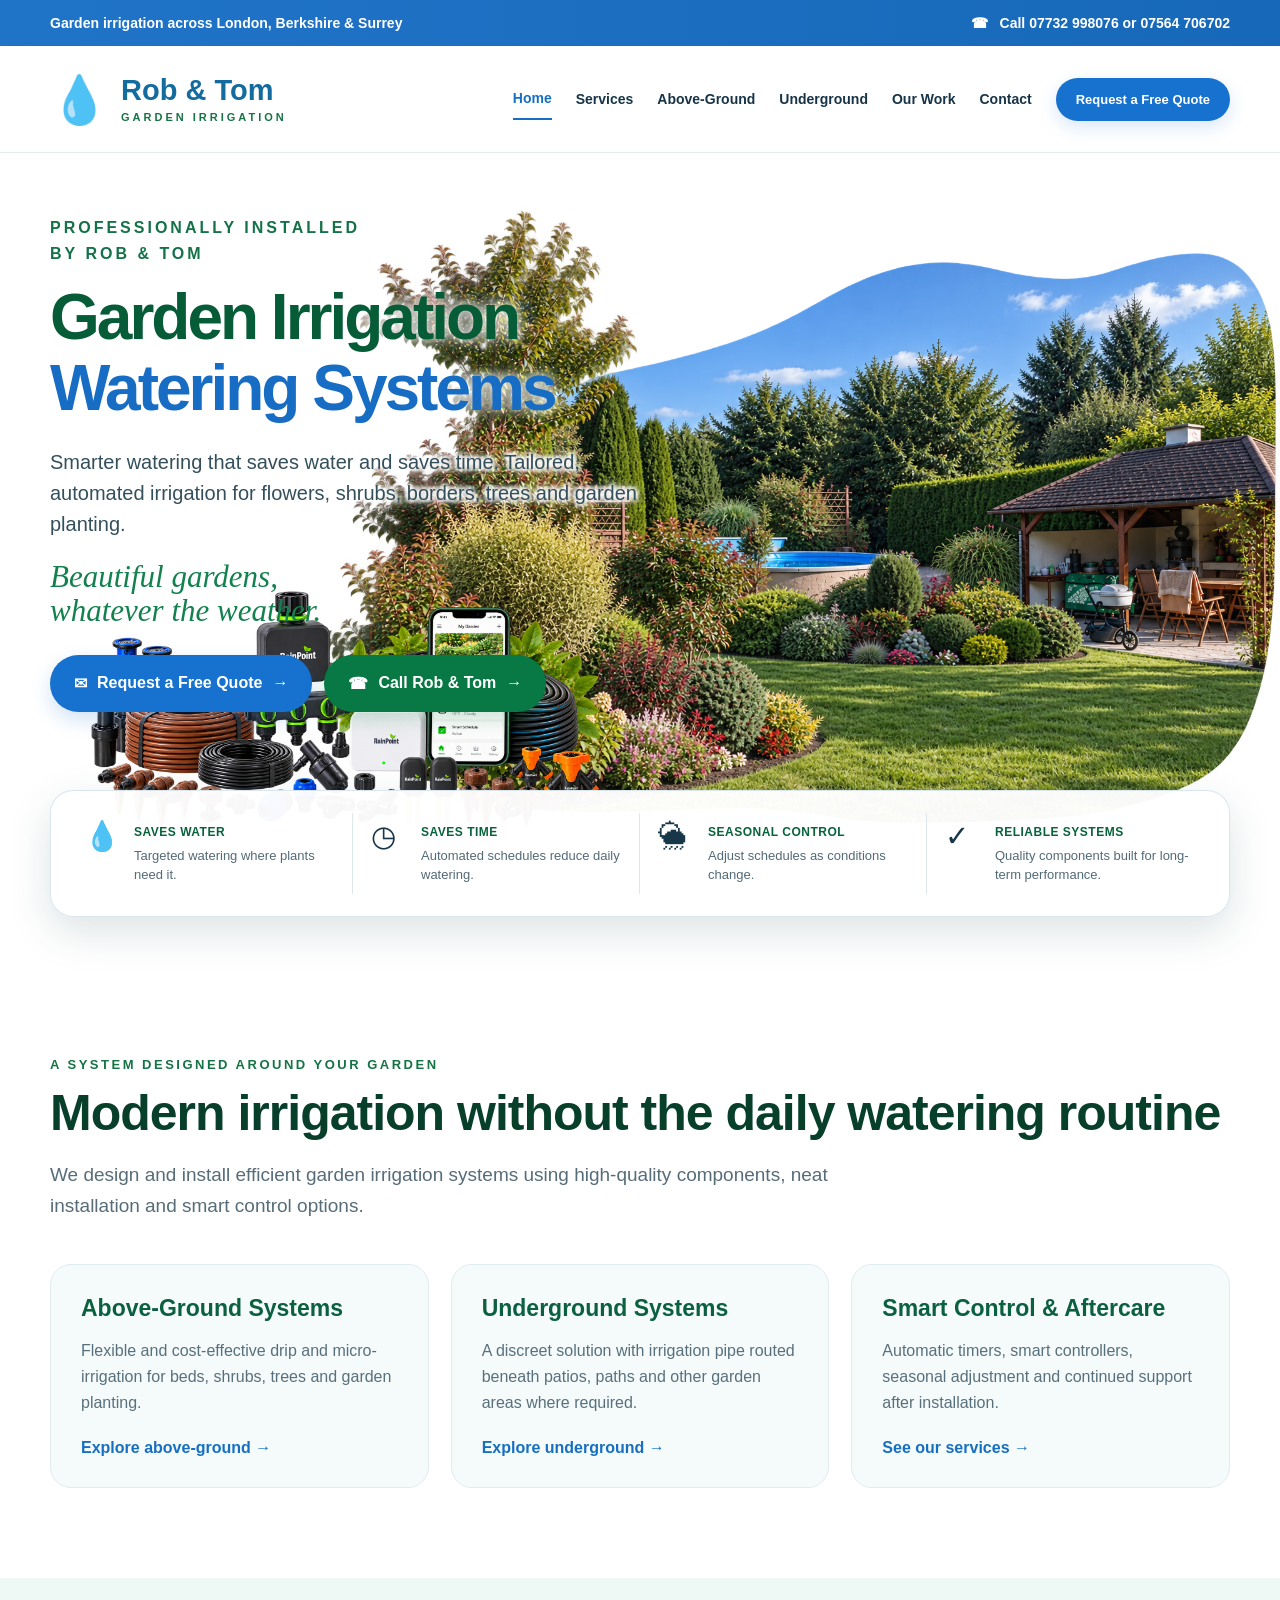
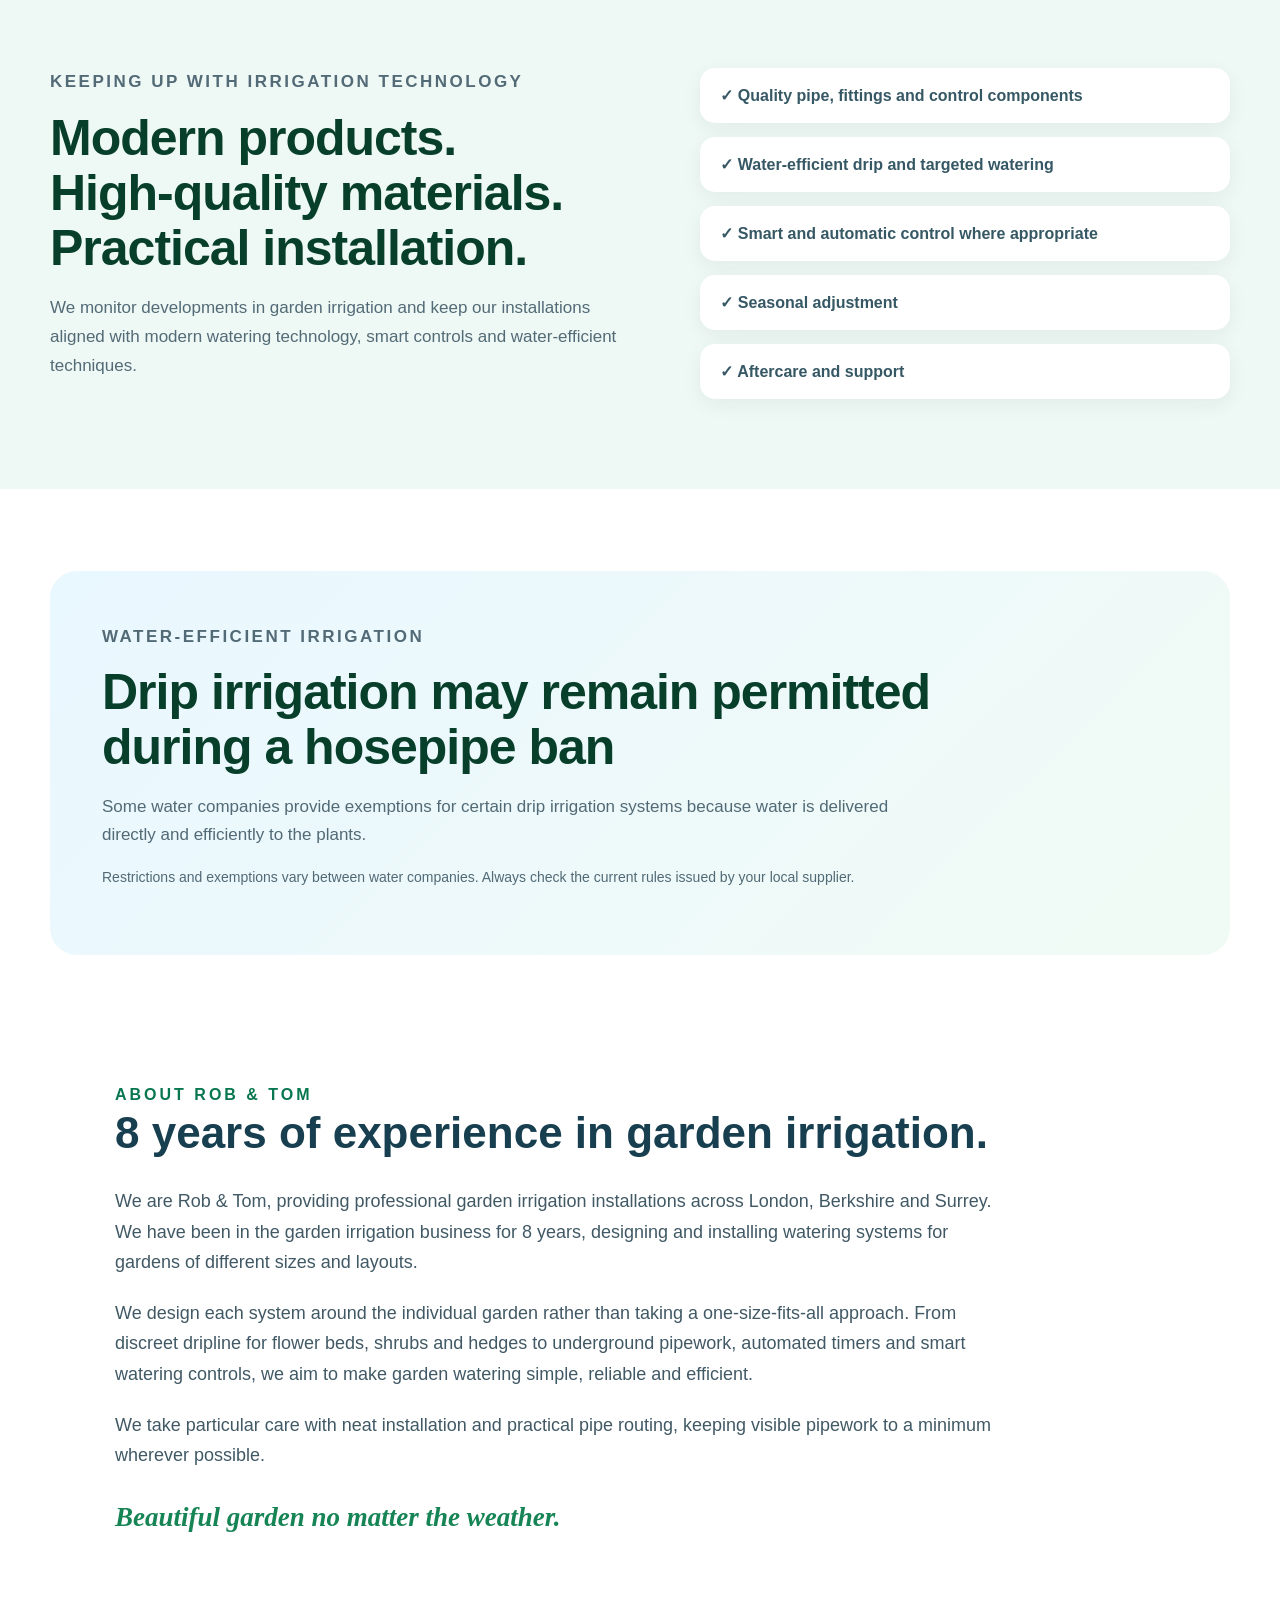
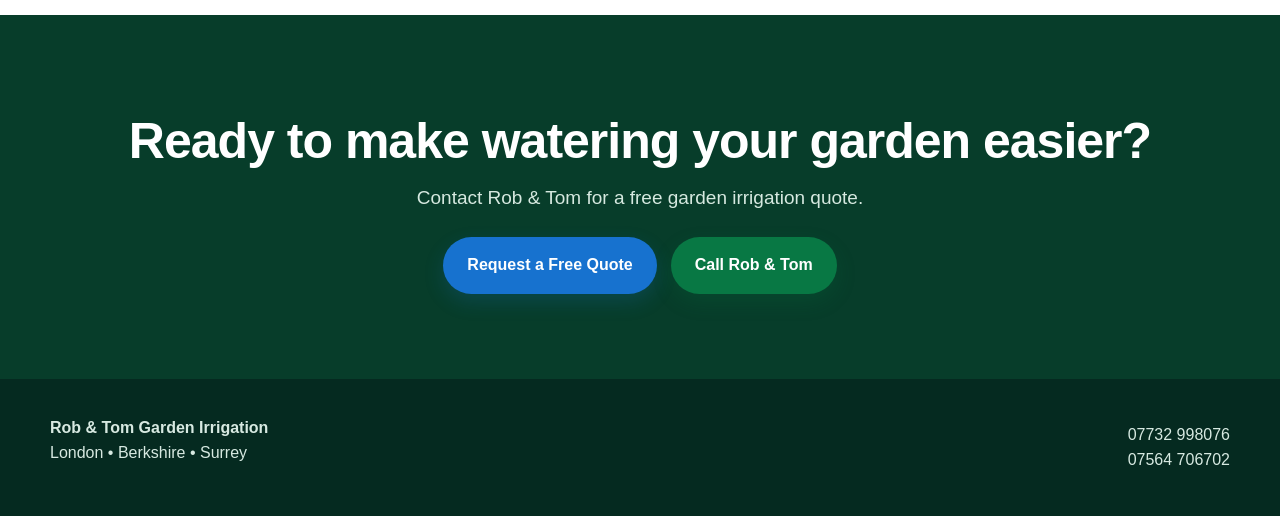
==== index.html @ 2b103bba "Add files via upload" ====
<!doctype html>
<html lang="en">

<head>
  <meta charset="utf-8">

  <meta name="viewport"
        content="width=device-width, initial-scale=1">

  <title>
    Rob & Tom Garden Irrigation | London, Berkshire & Surrey
  </title>

  <meta name="description"
        content="Professional garden irrigation systems installed by Rob & Tom across London, Berkshire and Surrey.">

  <link rel="stylesheet" href="styles.css?v=2">
</head>


<body>


<!-- TOP CONTACT BAR -->

<div class="topbar">
  <div class="wrap topbar-inner">

    <span>
      Garden irrigation across London, Berkshire &amp; Surrey
    </span>

    <span>
      ☎ &nbsp; Call 07732 998076 or 07564 706702
    </span>

  </div>
</div>



<!-- HEADER / NAVIGATION -->

<header class="site-header">

  <div class="wrap nav">

    <a class="brand" href="index.html">

      <span class="brand-drop">💧</span>

      <span class="brand-text">
        <strong>Rob &amp; Tom</strong>
        <small>GARDEN IRRIGATION</small>
      </span>

    </a>


    <nav class="main-nav">

      <button class="menu-btn"
              aria-label="Open menu"
              aria-expanded="false">
        ☰
      </button>


      <ul class="nav-links">

        <li>
          <a class="active" href="index.html">
            Home
          </a>
        </li>

        <li>
          <a href="services.html">
            Services
          </a>
        </li>

        <li>
          <a href="above-ground.html">
            Above-Ground
          </a>
        </li>

        <li>
          <a href="underground.html">
            Underground
          </a>
        </li>

        <li>
          <a href="our-work.html">
  Our Work
</a>
        </li>

        <li>
          <a href="contact.html">
            Contact
          </a>
        </li>

      </ul>

    </nav>


    <a class="btn header-quote"
       href="contact.html">
      Request a Free Quote
    </a>

  </div>

</header>



<main>


<!-- NEW HOMEPAGE HERO -->

<section class="hero">

  <div class="hero-garden"></div>
  

  <div class="wrap hero-layout">


    <!-- HERO TEXT -->

    <div class="hero-content">

      <p class="eyebrow">
        PROFESSIONALLY INSTALLED<br>
        BY ROB &amp; TOM
      </p>


      <h1>
        <span class="hero-green">
          Garden Irrigation
        </span>

        <span class="hero-blue">
          Watering Systems
        </span>
      </h1>


      <p class="hero-description">
        Smarter watering that saves water and saves time.
        Tailored, automated irrigation for flowers, shrubs,
        borders, trees and garden planting.
      </p>


      <p class="hero-script">
        Beautiful gardens,<br class="mobile-break">
        whatever the weather.
      </p>


      <div class="hero-actions">

        <a class="btn btn-primary"
           href="contact.html">

          <span>✉</span>
          Request a Free Quote
          <span>→</span>

        </a>


        <a class="btn btn-call"
           href="tel:+447732998076">

          <span>☎</span>
          Call Rob &amp; Tom
          <span>→</span>

        </a>

      </div>

    </div>



    <!-- IRRIGATION EQUIPMENT VISUAL -->

    <div class="hero-equipment">

      <img
        src="Hero-equipment.png"
        alt="Garden irrigation pipes, fittings, smart controllers and watering equipment">

    </div>


  </div>



  <!-- BENEFITS -->

  <div class="wrap benefits-panel">


    <div class="benefit">

      <div class="benefit-icon">
        💧
      </div>

      <div>
        <strong>SAVES WATER</strong>
        <p>
          Targeted watering where plants need it.
        </p>
      </div>

    </div>



    <div class="benefit">

      <div class="benefit-icon">
        ◷
      </div>

      <div>
        <strong>SAVES TIME</strong>
        <p>
          Automated schedules reduce daily watering.
        </p>
      </div>

    </div>



    <div class="benefit">

      <div class="benefit-icon">
        🌦
      </div>

      <div>
        <strong>SEASONAL CONTROL</strong>
        <p>
          Adjust schedules as conditions change.
        </p>
      </div>

    </div>



    <div class="benefit">

      <div class="benefit-icon">
        ✓
      </div>

      <div>
        <strong>RELIABLE SYSTEMS</strong>
        <p>
          Quality components built for long-term performance.
        </p>
      </div>

    </div>


  </div>

</section>



<!-- INTRODUCTION -->

<section class="intro-section">

  <div class="wrap">

    <p class="section-label">
      A SYSTEM DESIGNED AROUND YOUR GARDEN
    </p>

    <h2>
      Modern irrigation without the daily watering routine
    </h2>

    <p class="section-lead">
      We design and install efficient garden irrigation
      systems using high-quality components, neat installation
      and smart control options.
    </p>


    <div class="service-cards">


      <article class="service-card">

        <h3>
          Above-Ground Systems
        </h3>

        <p>
          Flexible and cost-effective drip and
          micro-irrigation for beds, shrubs, trees
          and garden planting.
        </p>

        <a href="above-ground.html">
          Explore above-ground →
        </a>

      </article>



      <article class="service-card">

        <h3>
          Underground Systems
        </h3>

        <p>
          A discreet solution with irrigation pipe
          routed beneath patios, paths and other
          garden areas where required.
        </p>

        <a href="underground.html">
          Explore underground →
        </a>

      </article>



      <article class="service-card">

        <h3>
          Smart Control &amp; Aftercare
        </h3>

        <p>
          Automatic timers, smart controllers,
          seasonal adjustment and continued support
          after installation.
        </p>

        <a href="services.html">
          See our services →
        </a>

      </article>


    </div>

  </div>

</section>



<!-- TECHNOLOGY SECTION -->

<section class="technology-section">

  <div class="wrap technology-grid">


    <div>

      <p class="section-label">
        KEEPING UP WITH IRRIGATION TECHNOLOGY
      </p>

      <h2>
        Modern products.<br>
        High-quality materials.<br>
        Practical installation.
      </h2>

      <p>
        We monitor developments in garden irrigation
        and keep our installations aligned with modern
        watering technology, smart controls and
        water-efficient techniques.
      </p>

    </div>



    <ul class="feature-list">

      <li>
        ✓ Quality pipe, fittings and control components
      </li>

      <li>
        ✓ Water-efficient drip and targeted watering
      </li>

      <li>
        ✓ Smart and automatic control where appropriate
      </li>

      <li>
        ✓ Seasonal adjustment
      </li>

      <li>
        ✓ Aftercare and support
      </li>

    </ul>


  </div>

</section>



<!-- HOSEPIPE BAN -->

<section class="hosepipe-section">

  <div class="wrap hosepipe-box">

    <div>

      <p class="section-label">
        WATER-EFFICIENT IRRIGATION
      </p>

      <h2>
        Drip irrigation may remain permitted during
        a hosepipe ban
      </h2>

      <p>
        Some water companies provide exemptions for
        certain drip irrigation systems because water
        is delivered directly and efficiently to the
        plants.
      </p>

      <p class="small-note">
        Restrictions and exemptions vary between water
        companies. Always check the current rules issued
        by your local supplier.
      </p>

    </div>

  </div>

</section>

<!-- ABOUT ROB & TOM -->

<section class="about-home">
  <div class="wrap about-home-inner">

    <div class="about-home-heading">
      <span class="eyebrow">ABOUT ROB &amp; TOM</span>
      <h2>8 years of experience in garden irrigation.</h2>
    </div>

    <div class="about-home-text">
      <p>
        We are Rob &amp; Tom, providing professional garden irrigation
        installations across London, Berkshire and Surrey. We have been
        in the garden irrigation business for 8 years, designing and
        installing watering systems for gardens of different sizes
        and layouts.
      </p>

      <p>
        We design each system around the individual garden rather than
        taking a one-size-fits-all approach. From discreet dripline for
        flower beds, shrubs and hedges to underground pipework,
        automated timers and smart watering controls, we aim to make
        garden watering simple, reliable and efficient.
      </p>

      <p>
        We take particular care with neat installation and practical
        pipe routing, keeping visible pipework to a minimum wherever
        possible.
      </p>

      <strong class="about-home-tagline">
        Beautiful garden no matter the weather.
      </strong>
    </div>

  </div>
</section>

<!-- FINAL CTA -->

<section class="final-cta">

  <div class="wrap">

    <h2>
      Ready to make watering your garden easier?
    </h2>

    <p>
      Contact Rob &amp; Tom for a free garden irrigation quote.
    </p>


    <div class="final-actions">

      <a class="btn btn-primary"
         href="contact.html">
        Request a Free Quote
      </a>

      <a class="btn btn-call"
         href="tel:+447732998076">
        Call Rob &amp; Tom
      </a>

    </div>

  </div>

</section>


</main>



<!-- FOOTER -->

<footer>

  <div class="wrap footer-inner">

    <div>
      <strong>
        Rob &amp; Tom Garden Irrigation
      </strong>

      <p>
        London • Berkshire • Surrey
      </p>
    </div>


    <div>
      <p>
        07732 998076
      </p>

      <p>
        07564 706702
      </p>
    </div>

  </div>

</footer>



<!-- MOBILE MENU -->

<script>

  const menuButton =
    document.querySelector(".menu-btn");

  const navLinks =
    document.querySelector(".nav-links");


  if (menuButton && navLinks) {

    menuButton.addEventListener("click", function () {

      navLinks.classList.toggle("open");

      const expanded =
        menuButton.getAttribute("aria-expanded") === "true";

      menuButton.setAttribute(
        "aria-expanded",
        String(!expanded)
      );

    });

  }

</script>


</body>
  </html>
---- styles.css ----
/* =========================================================
   ROB & TOM GARDEN IRRIGATION
   Homepage styles
   Matched to the new index.html
   ========================================================= */


/* ---------- BASIC RESET ---------- */

* {
  box-sizing: border-box;
}

html {
  scroll-behavior: smooth;
}

body {
  margin: 0;
  font-family: Arial, Helvetica, sans-serif;
  color: #18364a;
  background: #ffffff;
}

img {
  display: block;
  max-width: 100%;
}

a {
  color: inherit;
  text-decoration: none;
}

.wrap {
  width: min(1180px, calc(100% - 40px));
  margin: 0 auto;
}


/* =========================================================
   TOP BAR
   ========================================================= */

.topbar {
  background: linear-gradient(90deg, #2074c8, #1768b8);
  color: #ffffff;
}

.topbar-inner {
  min-height: 46px;
  display: flex;
  justify-content: space-between;
  align-items: center;
  gap: 24px;
  font-size: 14px;
  font-weight: 600;
}


/* =========================================================
   HEADER
   ========================================================= */

.site-header {
  position: relative;
  z-index: 50;
  background: rgba(255, 255, 255, 0.98);
  border-bottom: 1px solid #e4edf2;
}

.nav {
  min-height: 106px;
  display: flex;
  align-items: center;
  gap: 24px;
}

.brand {
  display: flex;
  align-items: center;
  gap: 12px;
  flex-shrink: 0;
}

.brand-drop {
  font-size: 47px;
  line-height: 1;
}

.brand-text {
  display: flex;
  flex-direction: column;
}

.brand-text strong {
  color: #136b9f;
  font-size: 29px;
  line-height: 1;
}

.brand-text small {
  margin-top: 6px;
  color: #187344;
  font-size: 11px;
  font-weight: 800;
  letter-spacing: 3px;
}

.main-nav {
  margin-left: auto;
}

.nav-links {
  display: flex;
  align-items: center;
  gap: 24px;
  list-style: none;
  margin: 0;
  padding: 0;
}

.nav-links a {
  display: block;
  padding: 12px 0;
  color: #173448;
  font-size: 14px;
  font-weight: 600;
}

.nav-links a:hover,
.nav-links a.active {
  color: #176fc2;
}

.nav-links a.active {
  border-bottom: 2px solid #176fc2;
}

.menu-btn {
  display: none;
  border: 0;
  padding: 8px;
  background: transparent;
  color: #166ca0;
  font-size: 32px;
  cursor: pointer;
}


/* =========================================================
   BUTTONS
   ========================================================= */

.btn {
  display: inline-flex;
  align-items: center;
  justify-content: center;
  gap: 10px;

  border-radius: 999px;

  font-weight: 800;
  text-align: center;

  transition:
    transform 0.18s ease,
    box-shadow 0.18s ease;
}

.btn:hover {
  transform: translateY(-1px);
}

.header-quote {
  flex-shrink: 0;
  padding: 14px 20px;

  background: #1772cf;
  color: white;

  font-size: 13px;

  box-shadow: 0 6px 18px rgba(23, 114, 207, 0.17);
}

.btn-primary {
  min-height: 57px;
  padding: 0 24px;

  background: #1772cf;
  color: #ffffff;

  font-size: 16px;

  box-shadow: 0 8px 20px rgba(23, 114, 207, 0.2);
}

.btn-call {
  min-height: 57px;
  padding: 0 24px;

  background: #087844;
  color: #ffffff;

  font-size: 16px;

  box-shadow: 0 8px 20px rgba(8, 120, 68, 0.18);
}


/* =========================================================
   HERO
   ========================================================= */

.hero {
  position: relative;
  overflow: hidden;

  min-height: 720px;

  background: #ffffff;
}


/*
   Garden image.

   The page still works before hero-garden.png is uploaded.
   Until then you will simply see the light fallback background.
*/

   .hero-equipment {
  position: absolute;
  left: 3%;
  bottom: 18px;
  width: min(42vw, 620px);
  height: auto;
  z-index: 4;
  object-fit: contain;
  pointer-events: none;
}
.hero-garden {
  position: absolute;

  top: 0;
  right: 0;
  bottom: 0;
  left: 41%;

  z-index: 0;

  background-color: #edf7f1;

  background-image:
    linear-gradient(
      90deg,
      #ffffff 0%,
      rgba(255,255,255,0.97) 6%,
      rgba(255,255,255,0.78) 18%,
      rgba(255,255,255,0.28) 35%,
      rgba(255,255,255,0) 54%
    ),
    url("%20hero-garden.png");
  background-size: cover;
  background-position: center;
  background-repeat: no-repeat;
}


/*
   A soft white fade behind the text.
   This keeps the words readable without making
   the garden look like a rectangular photograph.
*/

.hero::after {
  content: "";

  position: absolute;
  inset: 0;

  z-index: 1;

  pointer-events: none;

  background:
    linear-gradient(
      90deg,
      #ffffff 0%,
      #ffffff 34%,
      rgba(255,255,255,0.94) 42%,
      rgba(255,255,255,0.56) 53%,
      rgba(255,255,255,0) 69%
    );
}

.hero-layout {
  position: relative;
  z-index: 3;

  min-height: 625px;

  display: flex;
  align-items: flex-start;

  padding-top: 62px;
  padding-bottom: 165px;
}

.hero-content {
  width: 56%;
  max-width: 675px;
}

.eyebrow {
  margin: 0 0 20px;

  color: #137248;

  font-size: 16px;
  line-height: 1.6;
  font-weight: 800;

  letter-spacing: 3px;
}

.hero h1 {
  margin: 0;

  font-size: clamp(52px, 5vw, 76px);
  line-height: 0.98;

  letter-spacing: -3px;
}

.hero h1 span {
  display: block;
}

.hero-green {
  color: #075c38;
}

.hero-blue {
  margin-top: 8px;
  color: #176cc4;
}

.hero-description {
  max-width: 590px;

  margin: 27px 0 0;

  color: #345367;

  font-size: 20px;
  line-height: 1.55;
}

.hero-script {
  margin: 20px 0 0;

  color: #13814e;

  font-family: Georgia, "Times New Roman", serif;
  font-style: italic;

  font-size: 31px;
  line-height: 1.1;
}

.hero-actions {
  display: flex;
  flex-wrap: wrap;

  gap: 12px;

  margin-top: 27px;
}


/* =========================================================
   IRRIGATION EQUIPMENT
   ========================================================= */

/*
   The index already contains the correct image position.

   It is deliberately hidden until we add the real
   hero-equipment.png file in the next step.

   This prevents a broken-image symbol appearing now.
*/

.hero-equipment {
    display: block;
    position: absolute;
    z-index: 4;
    left: 3%;
    bottom: 18px;
    width: min(42vw, 620px);
}

.hero-equipment img {
    display: block;
    width: 100%;
    height: auto;
}


/* =========================================================
   BENEFITS PANEL
   ========================================================= */

.benefits-panel {
  position: absolute;

  z-index: 8;

  left: 50%;
  bottom: 24px;

  transform: translateX(-50%);

  display: grid;
  grid-template-columns: repeat(4, 1fr);

  background: rgba(255, 255, 255, 0.97);

  border: 1px solid rgba(215, 229, 236, 0.95);
  border-radius: 23px;

  box-shadow: 0 15px 42px rgba(29, 65, 79, 0.15);

  padding: 22px 15px;
}

.benefit {
  display: flex;
  align-items: flex-start;
  gap: 12px;

  min-width: 0;

  padding: 9px 18px;

  border-right: 1px solid #dce8ed;
}

.benefit:last-child {
  border-right: none;
}

.benefit-icon {
  flex-shrink: 0;

  width: 38px;

  font-size: 29px;
  line-height: 1;
}

.benefit strong {
  color: #08633d;

  font-size: 12px;

  letter-spacing: 0.5px;
}

.benefit p {
  margin: 7px 0 0;

  color: #536a77;

  font-size: 13px;
  line-height: 1.45;
}


/* =========================================================
   INTRO SECTION
   ========================================================= */

.intro-section {
  padding: 90px 0;
}

.section-label {
  margin: 0;

  color: #157345;

  font-size: 13px;
  font-weight: 800;

  letter-spacing: 2.5px;
}

.intro-section h2,
.technology-section h2,
.hosepipe-section h2,
.final-cta h2 {
  margin: 14px 0 18px;

  color: #073f2b;

  font-size: clamp(35px, 4vw, 50px);
  line-height: 1.1;

  letter-spacing: -1px;
}

.section-lead {
  max-width: 850px;

  margin: 0;

  color: #566c78;

  font-size: 19px;
  line-height: 1.65;
}


/* =========================================================
   SERVICE CARDS
   ========================================================= */

.service-cards {
  display: grid;
  grid-template-columns: repeat(3, 1fr);

  gap: 22px;

  margin-top: 42px;
}

.service-card {
  padding: 30px;

  background: #f5fafb;

  border: 1px solid #e1ecef;
  border-radius: 21px;
}

.service-card h3 {
  margin: 0 0 16px;

  color: #0b6040;

  font-size: 23px;
}

.service-card p {
  margin: 0;

  color: #58707c;

  font-size: 16px;
  line-height: 1.65;
}

.service-card a {
  display: inline-block;

  margin-top: 22px;

  color: #176fc2;

  font-weight: 800;
}


/* =========================================================
   TECHNOLOGY SECTION
   ========================================================= */

.technology-section {
  padding: 90px 0;

  background: #eef8f4;
}

.technology-grid {
  display: grid;
  grid-template-columns: 1.05fr 0.95fr;

  gap: 65px;

  align-items: center;
}

.technology-section p {
  color: #536b77;

  font-size: 17px;
  line-height: 1.7;
}

.feature-list {
  display: grid;
  gap: 14px;

  list-style: none;

  margin: 0;
  padding: 0;
}

.feature-list li {
  padding: 18px 20px;

  background: #ffffff;

  border-radius: 15px;

  color: #365864;

  font-weight: 700;

  box-shadow: 0 6px 20px rgba(26, 68, 74, 0.06);
}


/* =========================================================
   HOSEPIPE SECTION
   ========================================================= */

.hosepipe-section {
  padding: 82px 0;
}

.hosepipe-box {
  padding: 52px;

  background:
    linear-gradient(
      135deg,
      #e9f7ff,
      #f1fbf5
    );

  border-radius: 27px;
}

.hosepipe-box > div {
  max-width: 830px;
}

.hosepipe-box p {
  color: #526a76;

  font-size: 17px;
  line-height: 1.65;
}

.small-note {
  font-size: 14px !important;
}


/* =========================================================
   FINAL CTA
   ========================================================= */

.final-cta {
  padding: 85px 0;

  background: #073d2a;

  color: #ffffff;

  text-align: center;
}

.final-cta h2 {
  color: #ffffff;
}

.final-cta p {
  margin: 0;

  color: #d6e9e0;

  font-size: 19px;
}

.final-actions {
  display: flex;
  justify-content: center;
  flex-wrap: wrap;

  gap: 14px;

  margin-top: 28px;
}


/* =========================================================
   FOOTER
   ========================================================= */

footer {
  padding: 40px 0;

  background: #052a20;

  color: #d7e9e1;
}

.footer-inner {
  display: flex;
  justify-content: space-between;

  gap: 30px;
}

footer p {
  margin: 7px 0;
}


/* =========================================================
   TABLET / MOBILE
   ========================================================= */

@media (max-width: 900px) {

  .wrap {
    width: calc(100% - 30px);
  }


  /* HEADER */

  .topbar {
    display: none;
  }

  .nav {
    min-height: 104px;
  }

  .brand-drop {
    font-size: 42px;
  }

  .brand-text strong {
    font-size: 26px;
  }

  .brand-text small {
    font-size: 9px;
    letter-spacing: 2.5px;
  }

  .header-quote {
    display: none;
  }

  .menu-btn {
    display: block;
  }

  .main-nav {
    margin-left: auto;
  }

  .nav-links {
    display: none;

    position: absolute;

    top: 104px;
    left: 0;
    right: 0;

    z-index: 100;

    flex-direction: column;
    align-items: stretch;

    gap: 0;

    padding: 15px 24px 25px;

    background: #ffffff;

    border-top: 1px solid #e8eef1;

    box-shadow: 0 12px 25px rgba(18, 52, 66, 0.12);
  }

  .nav-links.open {
    display: flex;
  }

  .nav-links a {
    padding: 14px 4px;

    font-size: 17px;

    border-bottom: 1px solid #edf2f4;
  }


  /* =======================================================
     MOBILE HERO

     Important:
     hero-garden stays ABSOLUTE.

     Therefore it cannot jump above the text even though
     the garden div comes before the text in index.html.
     ======================================================= */

  .hero {
    min-height: 900px;

    background: #ffffff;
  }

  .hero-garden {
    position: absolute;

    top: 400px;
    right: 0;
    bottom: 0;
    left: 0;

    min-height: 500px;

    background-image:
      linear-gradient(
        180deg,
        #ffffff 0%,
        rgba(255,255,255,0.94) 8%,
        rgba(255,255,255,0.58) 20%,
        rgba(255,255,255,0.08) 42%,
        rgba(255,255,255,0) 58%
      ),
      url("%20hero-garden.png");

    background-size: cover;
    background-position: center;
  }

  .hero::after {
    background:
      linear-gradient(
        180deg,
        #ffffff 0%,
        #ffffff 42%,
        rgba(255,255,255,0.96) 48%,
        rgba(255,255,255,0.48) 61%,
        rgba(255,255,255,0) 75%
      );
  }

  .hero-layout {
    min-height: 760px;

    display: block;

    padding-top: 45px;
    padding-bottom: 240px;
  }

  .hero-content {
    width: 100%;
    max-width: 640px;
  }

  .eyebrow {
    margin-bottom: 18px;

    font-size: 14px;
    line-height: 1.55;

    letter-spacing: 2.4px;
  }

  .hero h1 {
    max-width: 650px;

    font-size: clamp(48px, 10vw, 67px);

    line-height: 0.98;

    letter-spacing: -2px;
  }

  .hero-blue {
    margin-top: 8px;
  }

  .hero-description {
    max-width: 610px;

    margin-top: 24px;

    font-size: 19px;
    line-height: 1.55;
  }

  .hero-script {
    margin-top: 20px;

    font-size: 32px;
  }

  .hero-actions {
    display: grid;
    grid-template-columns: 1fr 1fr;

    max-width: 610px;

    gap: 11px;

    margin-top: 26px;
  }

  .hero-actions .btn {
    min-height: 58px;

    padding-left: 16px;
    padding-right: 16px;

    font-size: 15px;
  }


  /* BENEFITS */

  .benefits-panel {
    bottom: 18px;

    grid-template-columns: 1fr 1fr;

    padding: 15px;

    border-radius: 20px;
  }

  .benefit {
    padding: 15px 12px;

    border-right: none;
    border-bottom: 1px solid #e0e9ed;
  }

  .benefit:nth-child(odd) {
    border-right: 1px solid #e0e9ed;
  }

  .benefit:nth-last-child(-n + 2) {
    border-bottom: none;
  }


  /* LOWER PAGE */

  .service-cards {
    grid-template-columns: 1fr;
  }

  .technology-grid {
    grid-template-columns: 1fr;

    gap: 35px;
  }

  .footer-inner {
    flex-direction: column;
  }
}


/* =========================================================
   SMALL PHONES
   ========================================================= */

@media (max-width: 560px) {

  .wrap {
    width: calc(100% - 28px);
  }


  /* HEADER */

  .nav {
    min-height: 98px;
  }

  .brand {
    gap: 8px;
  }

  .brand-drop {
    font-size: 38px;
  }

  .brand-text strong {
    font-size: 24px;
  }

  .brand-text small {
    margin-top: 5px;

    font-size: 8px;
    letter-spacing: 2.2px;
  }

  .menu-btn {
    font-size: 30px;
  }

  .nav-links {
    top: 98px;
  }


  /* HERO */

  .hero {
    min-height: 1030px;
  }

  .hero-garden {
    top: 570px;

    min-height: 460px;

    background-position: 60% center;
  }

  .hero::after {
    background:
      linear-gradient(
        180deg,
        #ffffff 0%,
        #ffffff 52%,
        rgba(255,255,255,0.9) 58%,
        rgba(255,255,255,0.36) 70%,
        rgba(255,255,255,0) 82%
      );
  }

  .hero-layout {
    min-height: 860px;

    padding-top: 38px;
    padding-bottom: 270px;
  }

  .eyebrow {
    font-size: 13px;

    letter-spacing: 2px;
  }

  .hero h1 {
    font-size: clamp(43px, 12vw, 56px);

    letter-spacing: -1.8px;
  }

  .hero-description {
    margin-top: 22px;

    font-size: 18px;
    line-height: 1.55;
  }

  .hero-script {
    margin-top: 19px;

    font-size: 30px;
  }

  .hero-actions {
    grid-template-columns: 1fr;

    gap: 10px;

    margin-top: 24px;
  }

  .hero-actions .btn {
    width: 100%;

    min-height: 59px;

    font-size: 16px;
  }


  /* BENEFITS */

  .benefits-panel {
    bottom: 14px;

    grid-template-columns: 1fr 1fr;

    padding: 10px;
  }

  .benefit {
    display: block;

    padding: 12px 9px;
  }

  .benefit-icon {
    margin-bottom: 8px;

    font-size: 25px;
  }

  .benefit strong {
    font-size: 11px;
  }

  .benefit p {
    margin-top: 5px;

    font-size: 12px;
    line-height: 1.4;
  }


  /* LOWER SECTIONS */

  .intro-section,
  .technology-section,
  .hosepipe-section,
  .final-cta {
    padding-top: 62px;
    padding-bottom: 62px;
  }

  .intro-section h2,
  .technology-section h2,
  .hosepipe-section h2,
  .final-cta h2 {
    font-size: 34px;
  }

  .section-lead {
    font-size: 18px;
  }

  .service-card {
    padding: 25px;
  }

  .hosepipe-box {
    padding: 28px 21px;
  }
  }
/* =========================================================
   FINAL HERO LAYOUT
   Uses the real hero-garden.png and Hero-equipment.png
   ========================================================= */

/* Garden */
.hero-garden {
    position: absolute !important;
    z-index: 0 !important;

    background-image: url("hero-garden.png") !important;
    background-size: contain !important;
    background-position: right center !important;
    background-repeat: no-repeat !important;
    background-color: transparent !important;
}

/* Keep text/buttons above both images */
.hero-content {
    position: relative;
    z-index: 5 !important;
}

.hero-actions {
    position: relative;
    z-index: 6 !important;
}

/* Equipment */
.hero-equipment {
    position: absolute !important;

    /* nearly same tablet size in both orientations */
    width: min(520px, 72vw) !important;

    left: 2% !important;
    bottom: 55px !important;

    /* behind the text/buttons, but above garden */
    z-index: 2 !important;

    pointer-events: none;
}

.hero-equipment img {
    width: 100% !important;
    height: auto !important;
    display: block;
}

/* No artificial white fade over the garden */
.hero::after {
    display: none !important;
}


/* =========================
   LANDSCAPE
   ========================= */
@media (orientation: landscape) {

    .hero-garden {
        top: 0 !important;
        right: 0 !important;
        bottom: 0 !important;

        /* allows garden to extend behind
           Irrigation / Watering Systems */
        left: 25% !important;
    }

    .hero-equipment {
        width: min(520px, 36vw) !important;
        left: 3% !important;
        bottom: 55px !important;
    }
}


/* =========================
   PORTRAIT
   ========================= */
@media (orientation: portrait) {

    .hero-garden {
        top: 430px !important;
        right: 0 !important;
        bottom: 0 !important;
        left: 0 !important;

        min-height: 520px !important;
        background-position: right center !important;
    }

    .hero-equipment {
        width: min(500px, 68vw) !important;
        left: 3% !important;
        bottom: 95px !important;
    }
}


/* Benefits panel */
.benefits-panel {
    bottom: -150px !important;
    transform: translateX(-50%) !important;
}

.hero {
    margin-bottom: 150px;
}
@media (orientation: portrait) {
    .hero-equipment {
        width: min(430px, 58vw) !important;
        left: 4% !important;
        bottom: 55px !important;
    }
}
@media (orientation: portrait) {

    .hero-actions {
        transform: translateY(45px) !important;
    }

    .hero-equipment {
        transform: translateY(45px) !important;
    }
}
/* PORTRAIT - move buttons + equipment further down */
@media (orientation: portrait) {

    .hero-actions {
        transform: translateY(100px) !important;
    }

    .hero-equipment {
        transform: translateY(120px) !important;
    }
}
/* PORTRAIT - equipment position only */
@media (orientation: portrait) {

    .hero-equipment {
        top: 820px !important;
        bottom: auto !important;
        transform: none !important;
    }

}
/* PORTRAIT - lower the information/benefits bar */
@media (orientation: portrait) {

    .benefits-panel {
        bottom: -230px !important;
    }

    .hero {
        margin-bottom: 230px !important;
    }
}
/* PORTRAIT - allow lower hero elements to remain visible */
@media (orientation: portrait) {

    .hero {
        overflow: visible !important;
        margin-bottom: 300px !important;
    }

}
/* PORTRAIT - move benefits panel lower */
@media (orientation: portrait) {
    .benefits-panel {
        bottom: -300px !important;
    }

    .hero {
        margin-bottom: 450px !important;
    }
}
/* LANDSCAPE - closer to preferred hero layout */
@media (orientation: landscape) {

    .hero-equipment {
        bottom: 35px !important;
        left: 3% !important;
        width: min(580px, 41vw) !important;
        z-index: 2 !important;
    }

    .benefits-panel {
        bottom: -40px !important;
        z-index: 8 !important;
    }

    .hero {
        margin-bottom: 90px !important;
        overflow: visible !important;
    }

    .hero-content {
        position: relative;
        z-index: 5 !important;
    }

    .hero h1 {
        text-shadow:
            0 0 10px rgba(255,255,255,0.95),
            0 0 18px rgba(255,255,255,0.85);
    }

    .hero-description {
        text-shadow:
            0 0 8px rgba(255,255,255,0.95),
            0 0 14px rgba(255,255,255,0.85);
    }
}
/* LANDSCAPE - small text readable without white rectangle */
@media (orientation: landscape) {

    .hero-description {
        position: relative;
        z-index: 6 !important;

        background: none !important;
        padding: 0 !important;

        color: #344f5c !important;

        text-shadow:
            -2px -2px 3px rgba(255,255,255,1),
             2px -2px 3px rgba(255,255,255,1),
            -2px  2px 3px rgba(255,255,255,1),
             2px  2px 3px rgba(255,255,255,1),
             0 0 9px rgba(255,255,255,1),
             0 0 16px rgba(255,255,255,0.95);
    }
}
/* =========================================
   SERVICE PAGE COMPARISON + QUOTE
   ========================================= */

.compare-mobile {
  display: none;
}

.compare {
  width: 100%;
  border-collapse: separate;
  border-spacing: 0;
  overflow: hidden;
  border-radius: 16px;
  background: #fff;
}

.compare th,
.compare td {
  padding: 16px 18px;
  text-align: left;
  border-bottom: 1px solid #dfe9ee;
}

.compare th {
  font-weight: 800;
}

.compare th:nth-child(2) {
  color: #0b7645;
  background: #edf8f1;
}

.compare th:nth-child(3) {
  color: #176fc2;
  background: #eef6fd;
}

.quote-panel {
  padding: 28px 0 42px;
}

.quote-panel-inner {
  background: #eef7fd;
  border-radius: 22px;
  padding: 28px 32px;
  display: flex;
  align-items: center;
  justify-content: space-between;
  gap: 28px;
}

.quote-panel h2 {
  margin: 0 0 8px;
}

.quote-panel p {
  margin: 0;
}

.quote-button {
  flex-shrink: 0;
  min-width: 250px;
  min-height: 58px;
}


/* MOBILE / NARROW TABLET */

@media (max-width: 700px) {

  .compare-wide {
    display: none;
  }

  .compare-mobile {
    display: grid;
    gap: 12px;
  }

  .compare-card {
    background: #ffffff;
    border: 1px solid #dfe9ee;
    border-radius: 14px;
    padding: 15px 17px;
    box-shadow: 0 5px 16px rgba(18, 52, 66, 0.05);
  }

  .compare-card strong {
    display: block;
    margin-bottom: 8px;
    color: #173d50;
    font-size: 17px;
  }

  .compare-card span {
    display: block;
    margin: 4px 0;
    line-height: 1.45;
  }

  .compare-card span:first-of-type b {
    color: #0b7645;
  }

  .compare-card span:last-of-type b {
    color: #176fc2;
  }

  .quote-panel-inner {
    display: block;
    padding: 24px 20px;
  }

  .quote-button {
    display: flex;
    width: 100%;
    margin-top: 20px;
    min-width: 0;
  }
}
/* =========================================
   SIMPLE CONTACT PAGE
   ========================================= */

.contact-simple {
  padding: 10px 0 70px;
}

.contact-simple-item {
  display: flex;
  align-items: center;
  gap: 22px;
  margin: 28px 0;
}

.contact-icon {
  width: 72px;
  height: 72px;
  flex: 0 0 72px;

  display: flex;
  align-items: center;
  justify-content: center;

  border-radius: 50%;
  background: #eef7fd;

  color: #1772cf;
  font-size: 32px;
}

.contact-simple-item h2 {
  margin: 0 0 7px;
  color: #173d50;
}

.contact-simple-item p {
  margin: 0;
  font-size: 20px;
  line-height: 1.5;
}

.contact-simple-item a {
  color: #1772cf;
  text-decoration: none;
}

.contact-closing {
  margin-top: 45px;
  padding-top: 32px;

  border-top: 1px solid #dce9f0;

  text-align: center;
}

.contact-closing p {
  margin: 0 0 16px;
  font-size: 22px;
  color: #173d50;
}

.contact-closing strong {
  color: #0b7645;
  font-size: 20px;
  font-style: italic;
  font-weight: 600;
}

@media (max-width: 700px) {

  .contact-simple-item {
    gap: 16px;
    align-items: flex-start;
  }

  .contact-icon {
    width: 58px;
    height: 58px;
    flex-basis: 58px;
    font-size: 26px;
  }

  .contact-simple-item p {
    font-size: 18px;
  }
}
/* =========================================
   TABLET / MOBILE NAVIGATION FIX
   ========================================= */

@media (max-width: 900px) {

  /* Keep logo and hamburger neatly on one line */
  .nav {
    position: relative;
    min-height: 90px !important;
    display: flex;
    align-items: center;
  }

  /* Hide navigation links until hamburger is pressed */
  .nav nav ul {
    display: none !important;

    position: absolute;
    top: 90px;
    left: 0;
    right: 0;

    margin: 0;
    padding: 12px 22px 18px;

    list-style: none;

    background: #ffffff;
    border-top: 1px solid #e8eef1;
    box-shadow: 0 12px 25px rgba(18, 52, 66, 0.12);

    z-index: 100;
  }

  /* Show menu after hamburger is pressed */
  .nav nav ul.open {
    display: flex !important;
    flex-direction: column;
  }

  .nav nav ul li {
    margin: 0;
    padding: 0;
  }

  .nav nav ul a {
    display: block;
    padding: 13px 4px;

    font-size: 17px;
    text-decoration: none;

    border-bottom: 1px solid #edf2f4;
  }

  /* Hamburger */
  .menu-btn {
    display: block !important;
    font-size: 30px;
    cursor: pointer;
  }

  /* Hide the separate header Free Quote button on small screens */
  .nav > .btn.btn-primary {
    display: none !important;
  }
}
/* =========================================================
   ABOUT ROB & TOM - HOMEPAGE
   ========================================================= */

.about-home {
    padding: 80px 0;
    background: #ffffff;
}

.about-home-inner {
    max-width: 1050px;
    margin: 0 auto;
}

.about-home-heading {
    margin-bottom: 28px;
}

.about-home-heading .eyebrow {
    color: #08764f;
    font-weight: 800;
    letter-spacing: 3px;
    text-transform: uppercase;
    margin-bottom: 14px;
}

.about-home-heading h2 {
    margin: 0;
    color: #173f50;
    font-size: clamp(30px, 4vw, 44px);
    line-height: 1.15;
}

.about-home-text {
    max-width: 900px;
}

.about-home-text p {
    color: #405965;
    font-size: 18px;
    line-height: 1.7;
    margin: 0 0 20px;
}

.about-home-tagline {
    display: block;
    margin-top: 30px;
    color: #168454;
    font-family: Georgia, "Times New Roman", serif;
    font-size: 27px;
    line-height: 1.25;
    font-style: italic;
    font-weight: 600;
}

/* About section - tablet and mobile */
@media (max-width: 768px) {
    .about-home {
        padding: 55px 0;
    }

    .about-home-heading {
        margin-bottom: 22px;
    }

    .about-home-heading h2 {
        font-size: 30px;
    }

    .about-home-text p {
        font-size: 17px;
        line-height: 1.6;
    }

    .about-home-tagline {
        margin-top: 25px;
        font-size: 24px;
    }
}
/* Reduce gap above About section */
.about-home {
    padding-top: 45px;
}
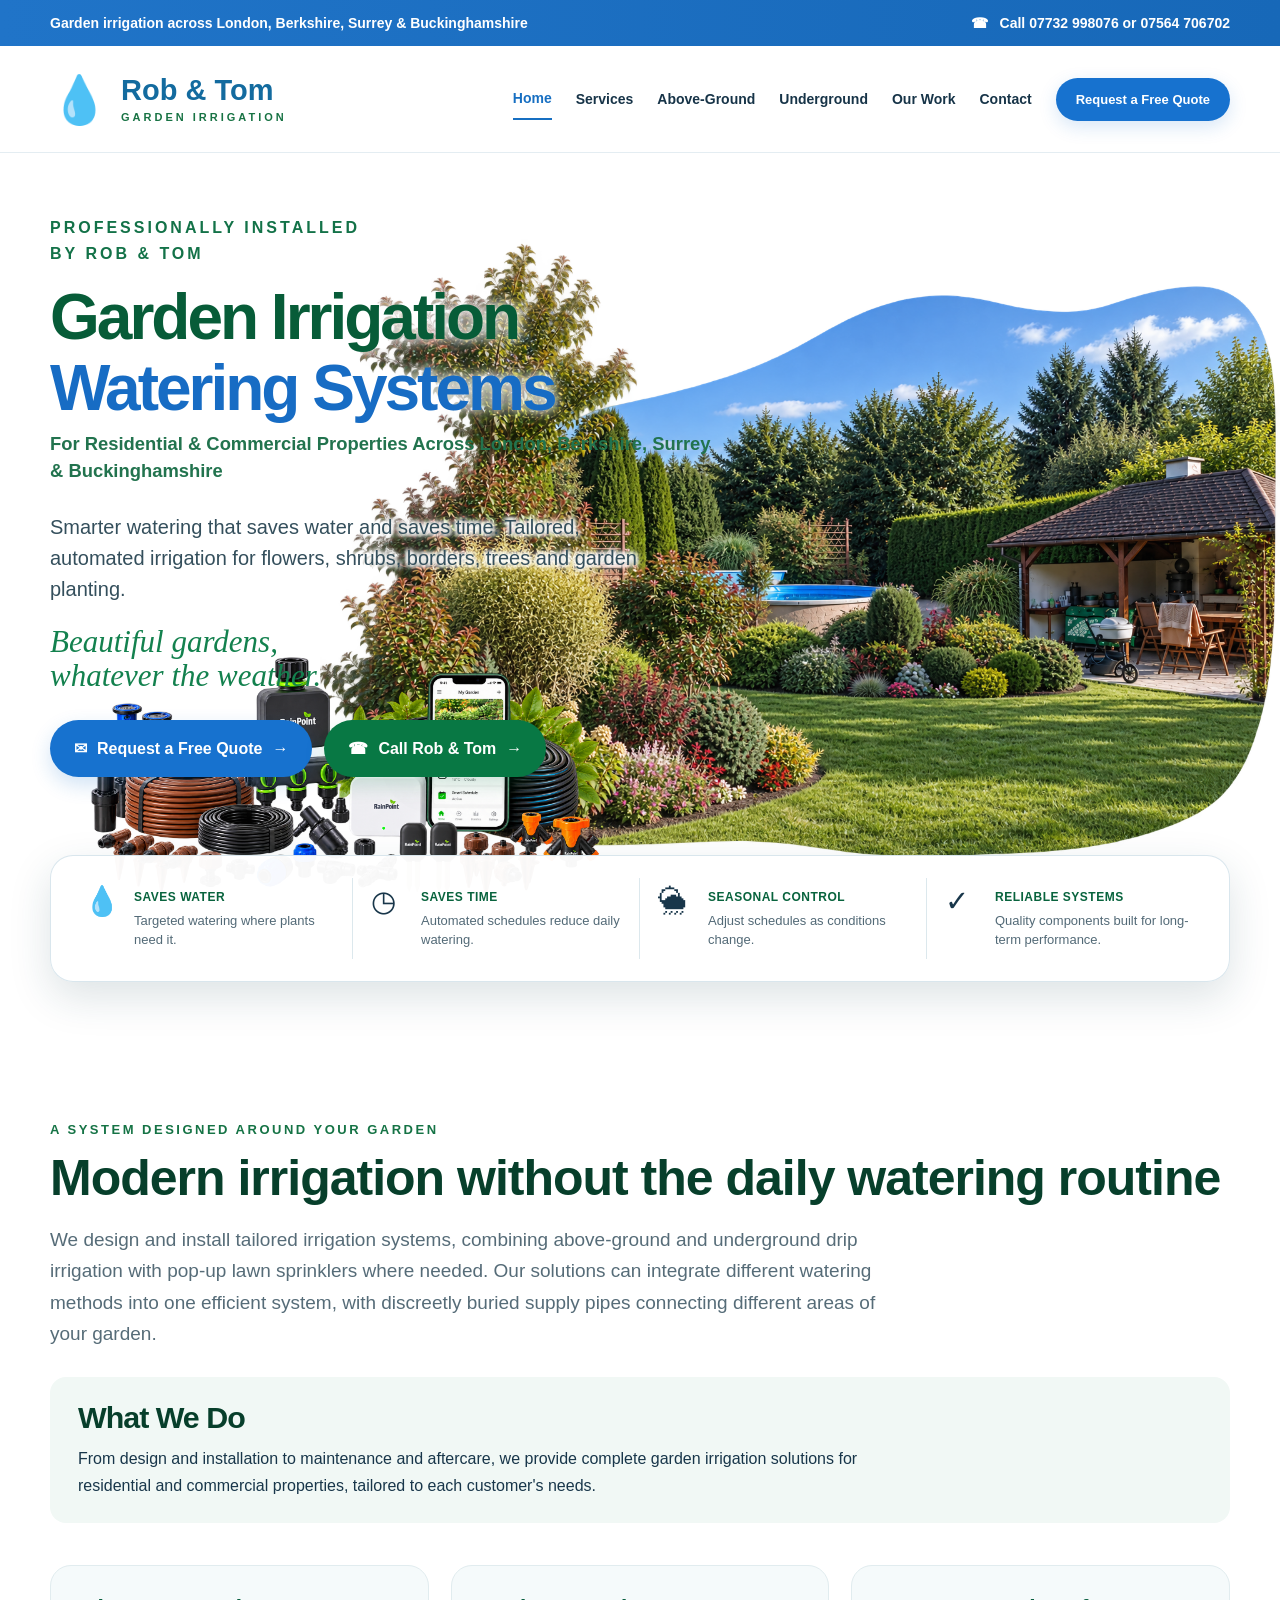
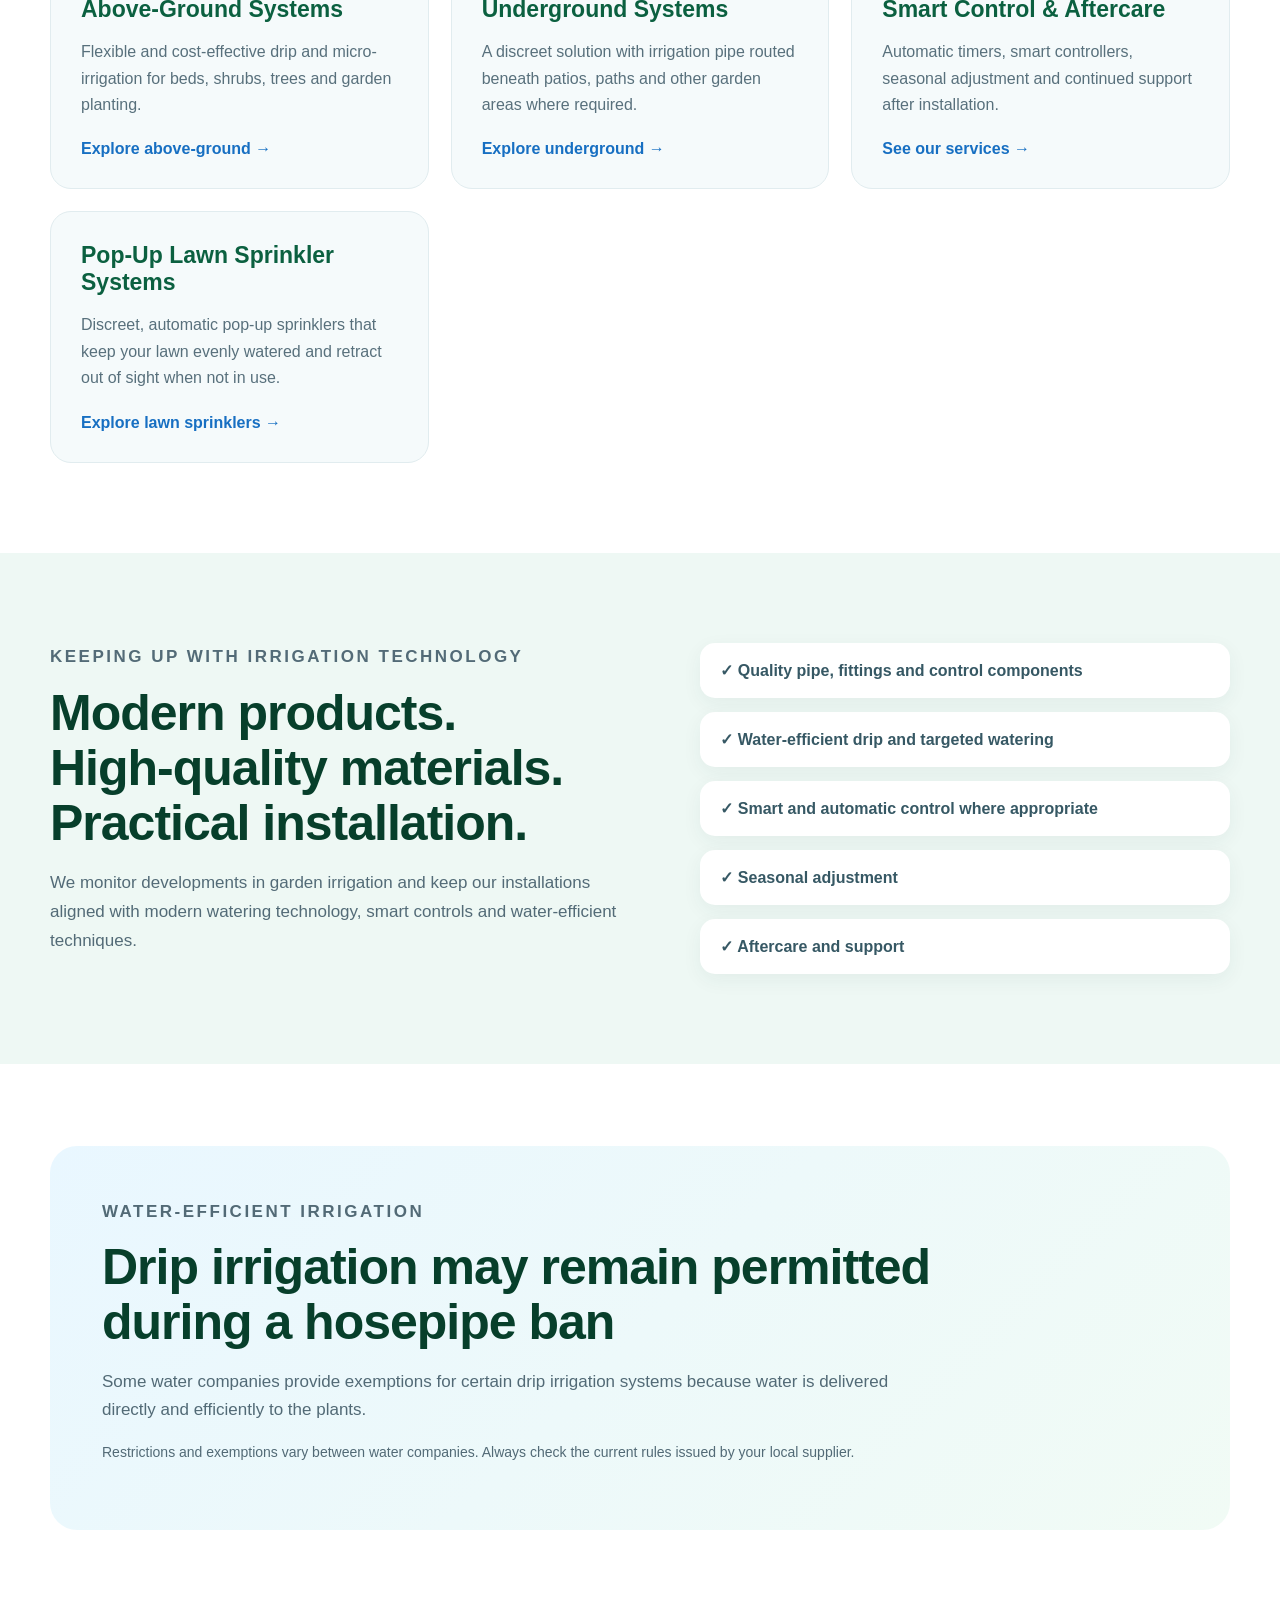
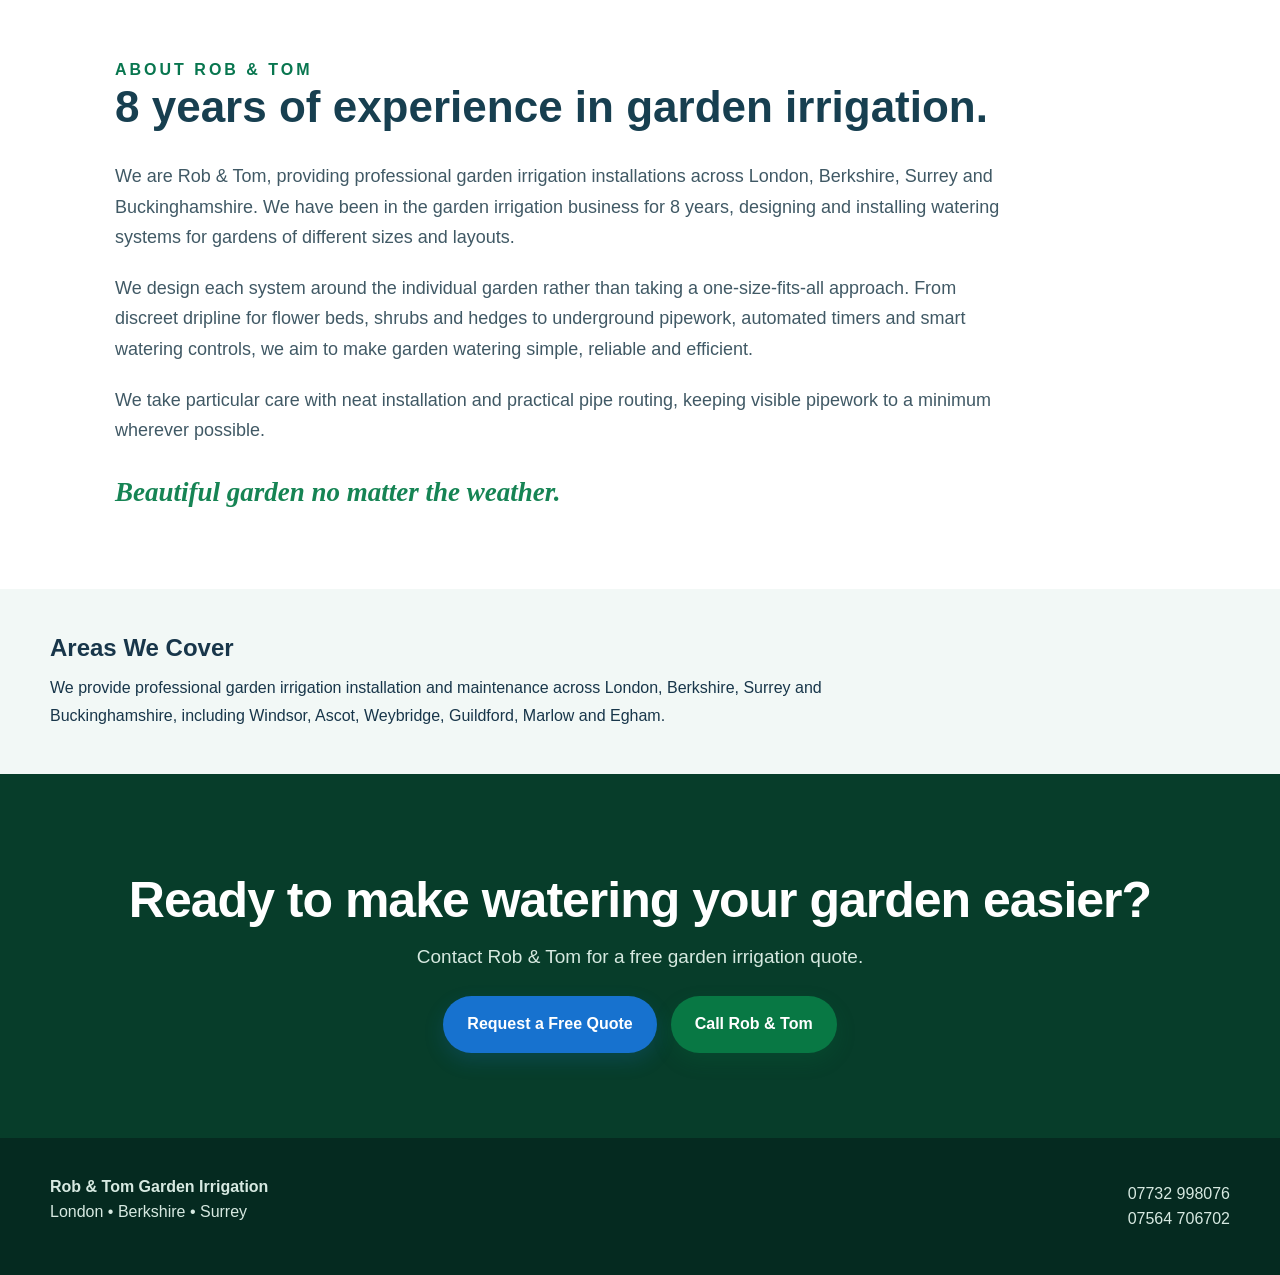
==== commit ba526f7f: "Add files via upload" ====
--- a/index.html
+++ b/index.html
@@ -8,13 +8,24 @@
         content="width=device-width, initial-scale=1">
 
   <title>
-    Rob & Tom Garden Irrigation | London, Berkshire & Surrey
+    Rob & Tom Garden Irrigation | London, Berkshire, Surrey & Buckinghamshire
   </title>
 
   <meta name="description"
-        content="Professional garden irrigation systems installed by Rob & Tom across London, Berkshire and Surrey.">
+        content="Professional garden irrigation systems installed by Rob & Tom across London, Berkshire, Surrey and Buckinghamshire.">
 
   <link rel="stylesheet" href="styles.css?v=2">
+<style>
+/* Preview homepage additions only. Existing site styles and imagery retained. */
+.hero-service-area{color:#22734e;font-size:clamp(.95rem,1.65vw,1.15rem);line-height:1.5;font-weight:650;max-width:690px;margin:10px 0 20px;}
+.what-we-do{margin:28px 0 35px;padding:24px 28px;border-radius:16px;background:#f1f8f5;}
+.what-we-do h2{font-size:clamp(1.45rem,2.5vw,1.9rem);margin:0 0 10px;}
+.what-we-do p{line-height:1.7;margin:0;max-width:850px;}
+.areas-we-cover{padding:45px 0;background:#f2f8f6;}
+.areas-we-cover h2{margin:0 0 12px;}
+.areas-we-cover p{max-width:900px;line-height:1.7;margin:0;}
+@media(max-width:700px){.hero-service-area{font-size:.96rem}.what-we-do{padding:20px}.areas-we-cover{padding:32px 0}}
+</style>
 </head>
 
 
@@ -27,7 +38,7 @@
   <div class="wrap topbar-inner">
 
     <span>
-      Garden irrigation across London, Berkshire &amp; Surrey
+      Garden irrigation across London, Berkshire, Surrey &amp; Buckinghamshire
     </span>
 
     <span>
@@ -154,6 +165,8 @@
       </h1>
 
 
+      <p class="hero-service-area">For Residential &amp; Commercial Properties Across London, Berkshire, Surrey &amp; Buckinghamshire</p>
+
       <p class="hero-description">
         Smarter watering that saves water and saves time.
         Tailored, automated irrigation for flowers, shrubs,
@@ -302,11 +315,14 @@
     </h2>
 
     <p class="section-lead">
-      We design and install efficient garden irrigation
-      systems using high-quality components, neat installation
-      and smart control options.
+      We design and install tailored irrigation systems, combining above-ground and underground drip irrigation with pop-up lawn sprinklers where needed. Our solutions can integrate different watering methods into one efficient system, with discreetly buried supply pipes connecting different areas of your garden.
     </p>
 
+
+    <section class="what-we-do" aria-labelledby="what-we-do-title">
+      <h2 id="what-we-do-title">What We Do</h2>
+      <p>From design and installation to maintenance and aftercare, we provide complete garden irrigation solutions for residential and commercial properties, tailored to each customer's needs.</p>
+    </section>
 
     <div class="service-cards">
 
@@ -370,6 +386,12 @@
       </article>
 
 
+      <article class="service-card">
+        <h3>Pop-Up Lawn Sprinkler Systems</h3>
+        <p>Discreet, automatic pop-up sprinklers that keep your lawn evenly watered and retract out of sight when not in use.</p>
+        <a href="services.html">Explore lawn sprinklers →</a>
+      </article>
+
     </div>
 
   </div>
@@ -488,7 +510,7 @@
     <div class="about-home-text">
       <p>
         We are Rob &amp; Tom, providing professional garden irrigation
-        installations across London, Berkshire and Surrey. We have been
+        installations across London, Berkshire, Surrey and Buckinghamshire. We have been
         in the garden irrigation business for 8 years, designing and
         installing watering systems for gardens of different sizes
         and layouts.
@@ -516,6 +538,13 @@
   </div>
 </section>
 
+<section class="areas-we-cover" aria-labelledby="areas-title">
+  <div class="wrap">
+    <h2 id="areas-title">Areas We Cover</h2>
+    <p>We provide professional garden irrigation installation and maintenance across London, Berkshire, Surrey and Buckinghamshire, including Windsor, Ascot, Weybridge, Guildford, Marlow and Egham.</p>
+  </div>
+</section>
+
 <!-- FINAL CTA -->
 
 <section class="final-cta">
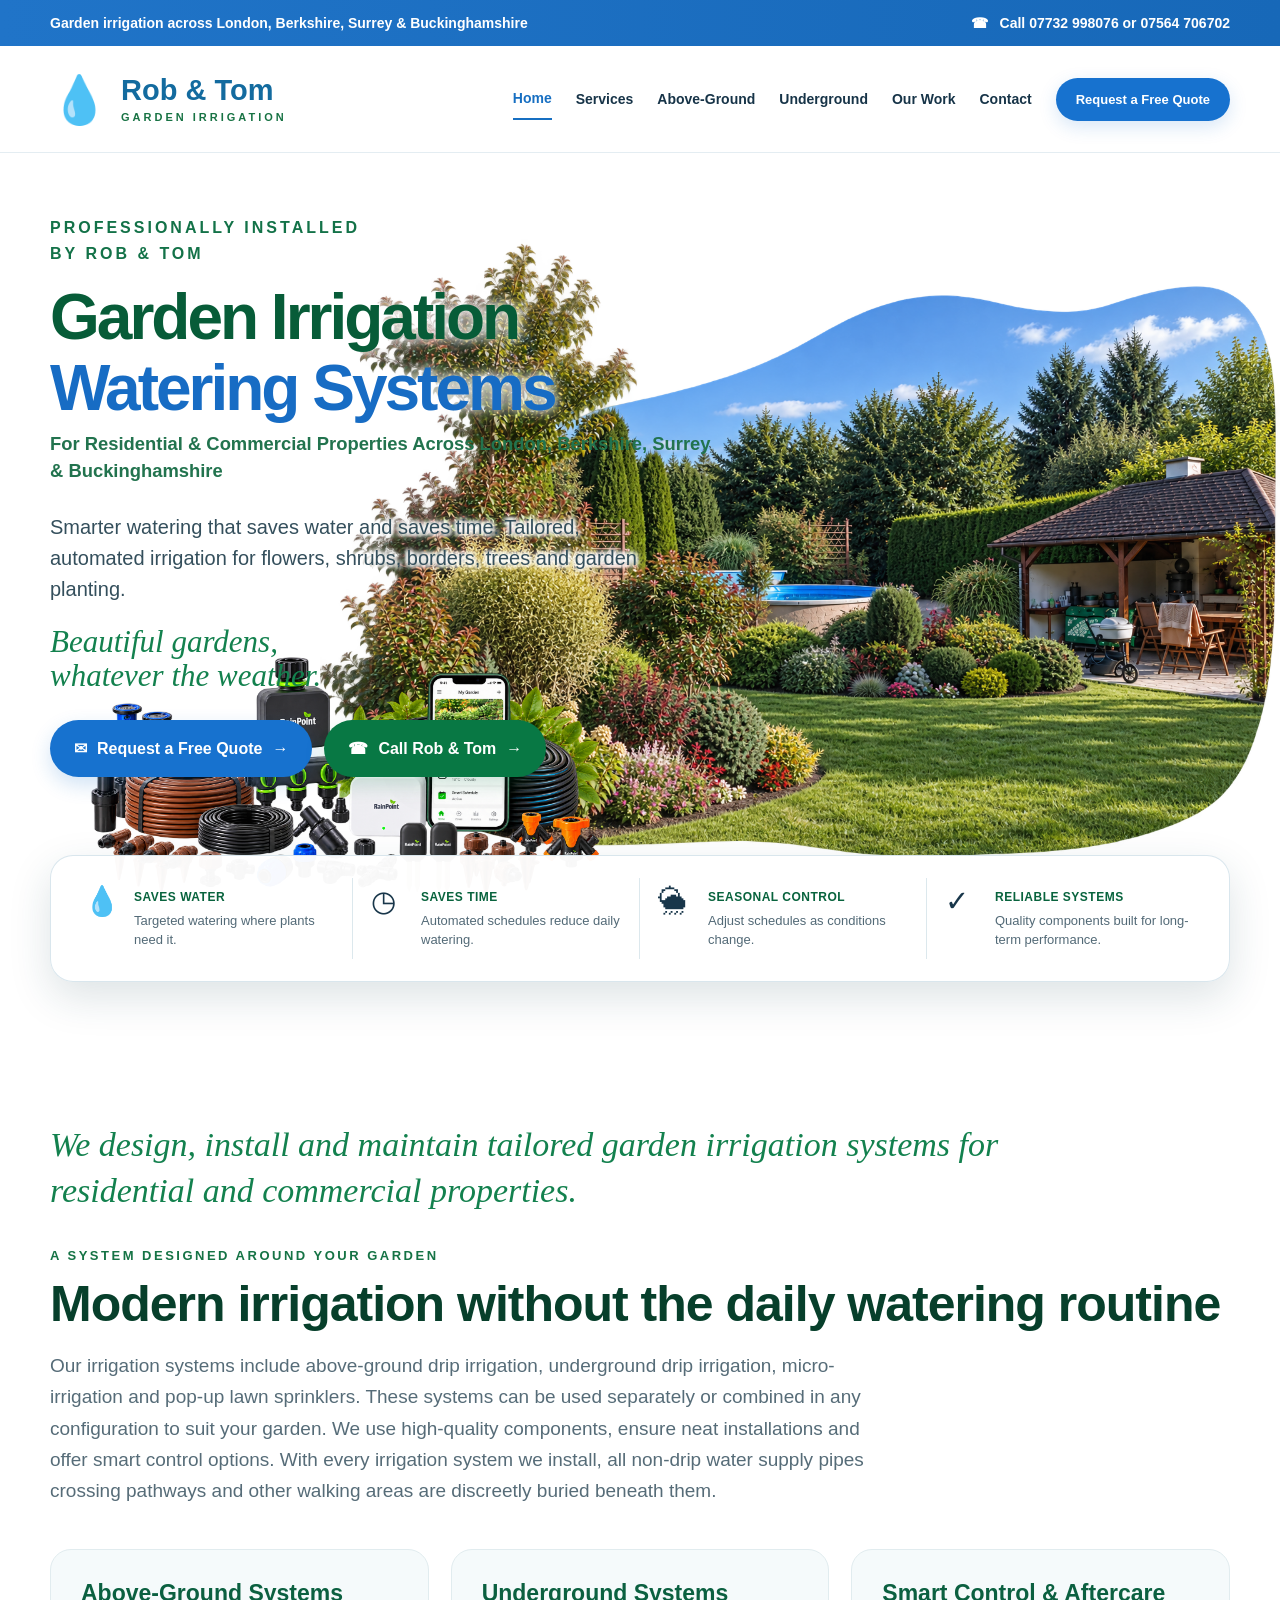
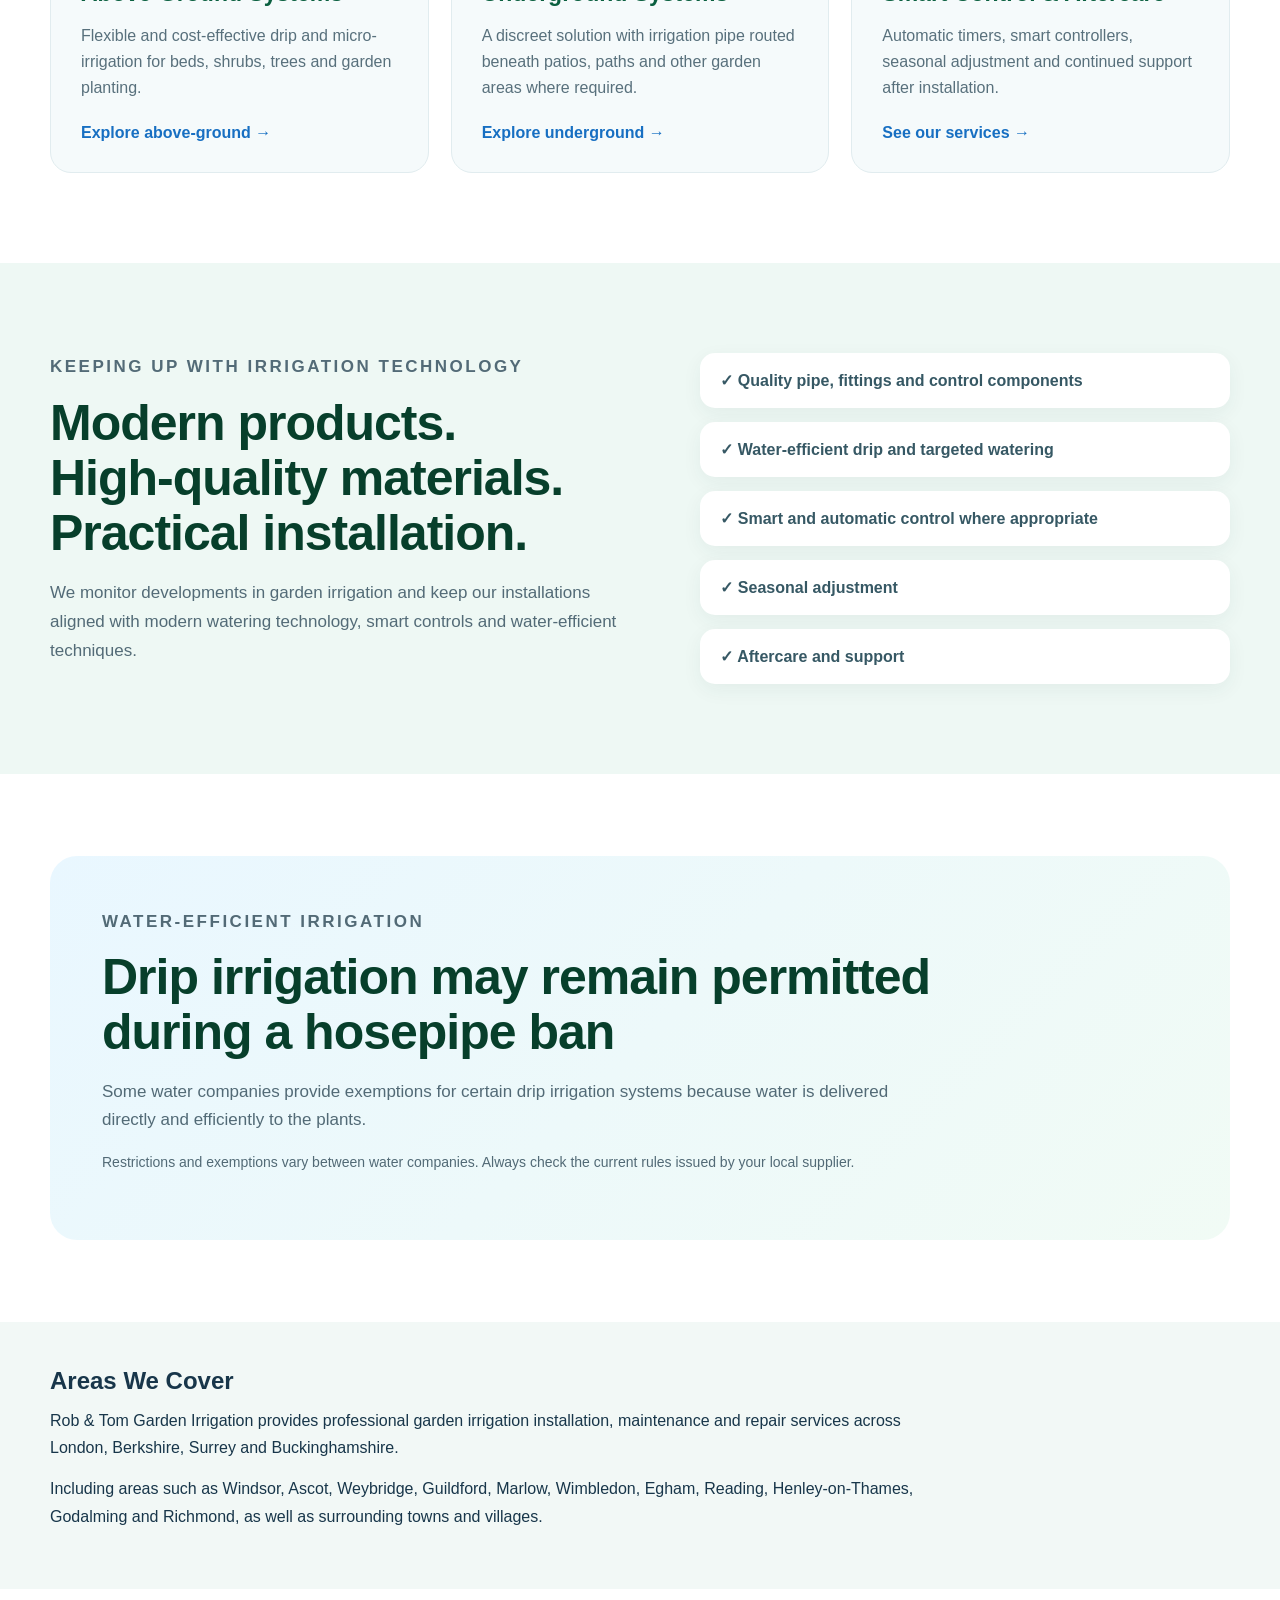
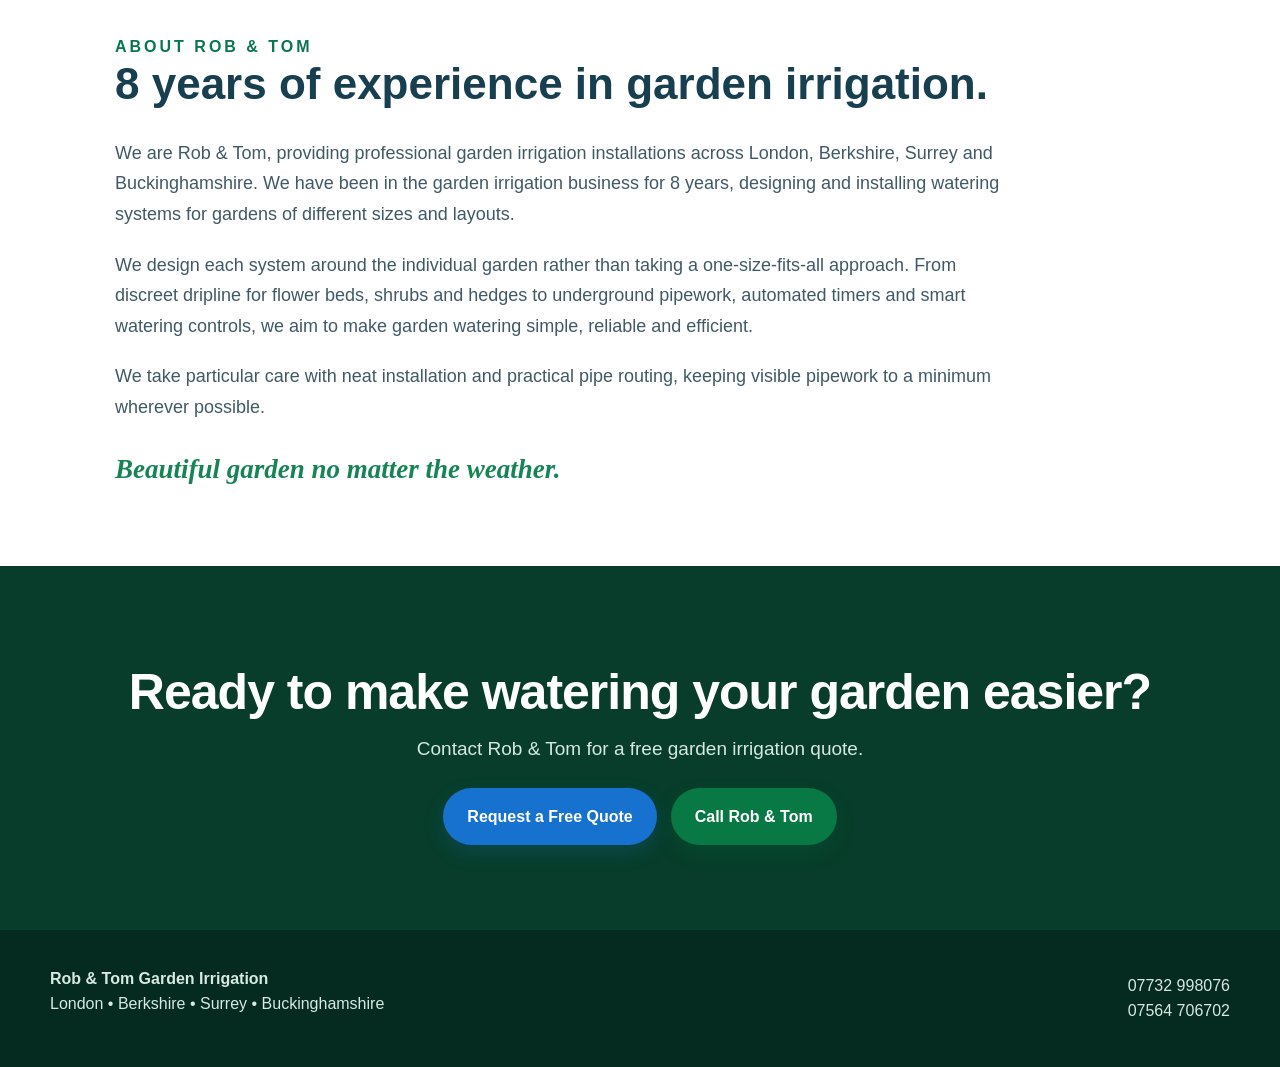
==== commit b97e4070: "Add files via upload" ====
--- a/index.html
+++ b/index.html
@@ -23,8 +23,10 @@
 .what-we-do p{line-height:1.7;margin:0;max-width:850px;}
 .areas-we-cover{padding:45px 0;background:#f2f8f6;}
 .areas-we-cover h2{margin:0 0 12px;}
-.areas-we-cover p{max-width:900px;line-height:1.7;margin:0;}
+.areas-we-cover p{max-width:900px;line-height:1.7;margin:0 0 14px;}
 @media(max-width:700px){.hero-service-area{font-size:.96rem}.what-we-do{padding:20px}.areas-we-cover{padding:32px 0}}
+/* Intro statement uses the same elegant type treatment as the hero slogan. */
+.intro-statement{font-family:Georgia,"Times New Roman",serif;font-style:italic;color:#13814e;font-weight:400;font-size:clamp(24px,2.8vw,34px);line-height:1.35;margin:0 0 34px;max-width:1050px;}
 </style>
 </head>
 
@@ -306,6 +308,8 @@
 
   <div class="wrap">
 
+    <p class="intro-statement">We design, install and maintain tailored garden irrigation systems for residential and commercial properties.</p>
+
     <p class="section-label">
       A SYSTEM DESIGNED AROUND YOUR GARDEN
     </p>
@@ -314,15 +318,7 @@
       Modern irrigation without the daily watering routine
     </h2>
 
-    <p class="section-lead">
-      We design and install tailored irrigation systems, combining above-ground and underground drip irrigation with pop-up lawn sprinklers where needed. Our solutions can integrate different watering methods into one efficient system, with discreetly buried supply pipes connecting different areas of your garden.
-    </p>
-
-
-    <section class="what-we-do" aria-labelledby="what-we-do-title">
-      <h2 id="what-we-do-title">What We Do</h2>
-      <p>From design and installation to maintenance and aftercare, we provide complete garden irrigation solutions for residential and commercial properties, tailored to each customer's needs.</p>
-    </section>
+    <p class="section-lead">Our irrigation systems include above-ground drip irrigation, underground drip irrigation, micro-irrigation and pop-up lawn sprinklers. These systems can be used separately or combined in any configuration to suit your garden. We use high-quality components, ensure neat installations and offer smart control options. With every irrigation system we install, all non-drip water supply pipes crossing pathways and other walking areas are discreetly buried beneath them.</p>
 
     <div class="service-cards">
 
@@ -385,13 +381,6 @@
 
       </article>
 
-
-      <article class="service-card">
-        <h3>Pop-Up Lawn Sprinkler Systems</h3>
-        <p>Discreet, automatic pop-up sprinklers that keep your lawn evenly watered and retract out of sight when not in use.</p>
-        <a href="services.html">Explore lawn sprinklers →</a>
-      </article>
-
     </div>
 
   </div>
@@ -497,6 +486,14 @@
 
 </section>
 
+<section class="areas-we-cover" aria-labelledby="areas-title">
+  <div class="wrap">
+    <h2 id="areas-title">Areas We Cover</h2>
+    <p>Rob &amp; Tom Garden Irrigation provides professional garden irrigation installation, maintenance and repair services across London, Berkshire, Surrey and Buckinghamshire.</p>
+    <p>Including areas such as Windsor, Ascot, Weybridge, Guildford, Marlow, Wimbledon, Egham, Reading, Henley-on-Thames, Godalming and Richmond, as well as surrounding towns and villages.</p>
+  </div>
+</section>
+
 <!-- ABOUT ROB & TOM -->
 
 <section class="about-home">
@@ -538,13 +535,6 @@
   </div>
 </section>
 
-<section class="areas-we-cover" aria-labelledby="areas-title">
-  <div class="wrap">
-    <h2 id="areas-title">Areas We Cover</h2>
-    <p>We provide professional garden irrigation installation and maintenance across London, Berkshire, Surrey and Buckinghamshire, including Windsor, Ascot, Weybridge, Guildford, Marlow and Egham.</p>
-  </div>
-</section>
-
 <!-- FINAL CTA -->
 
 <section class="final-cta">
@@ -595,7 +585,7 @@
       </strong>
 
       <p>
-        London • Berkshire • Surrey
+        London • Berkshire • Surrey • Buckinghamshire
       </p>
     </div>
 
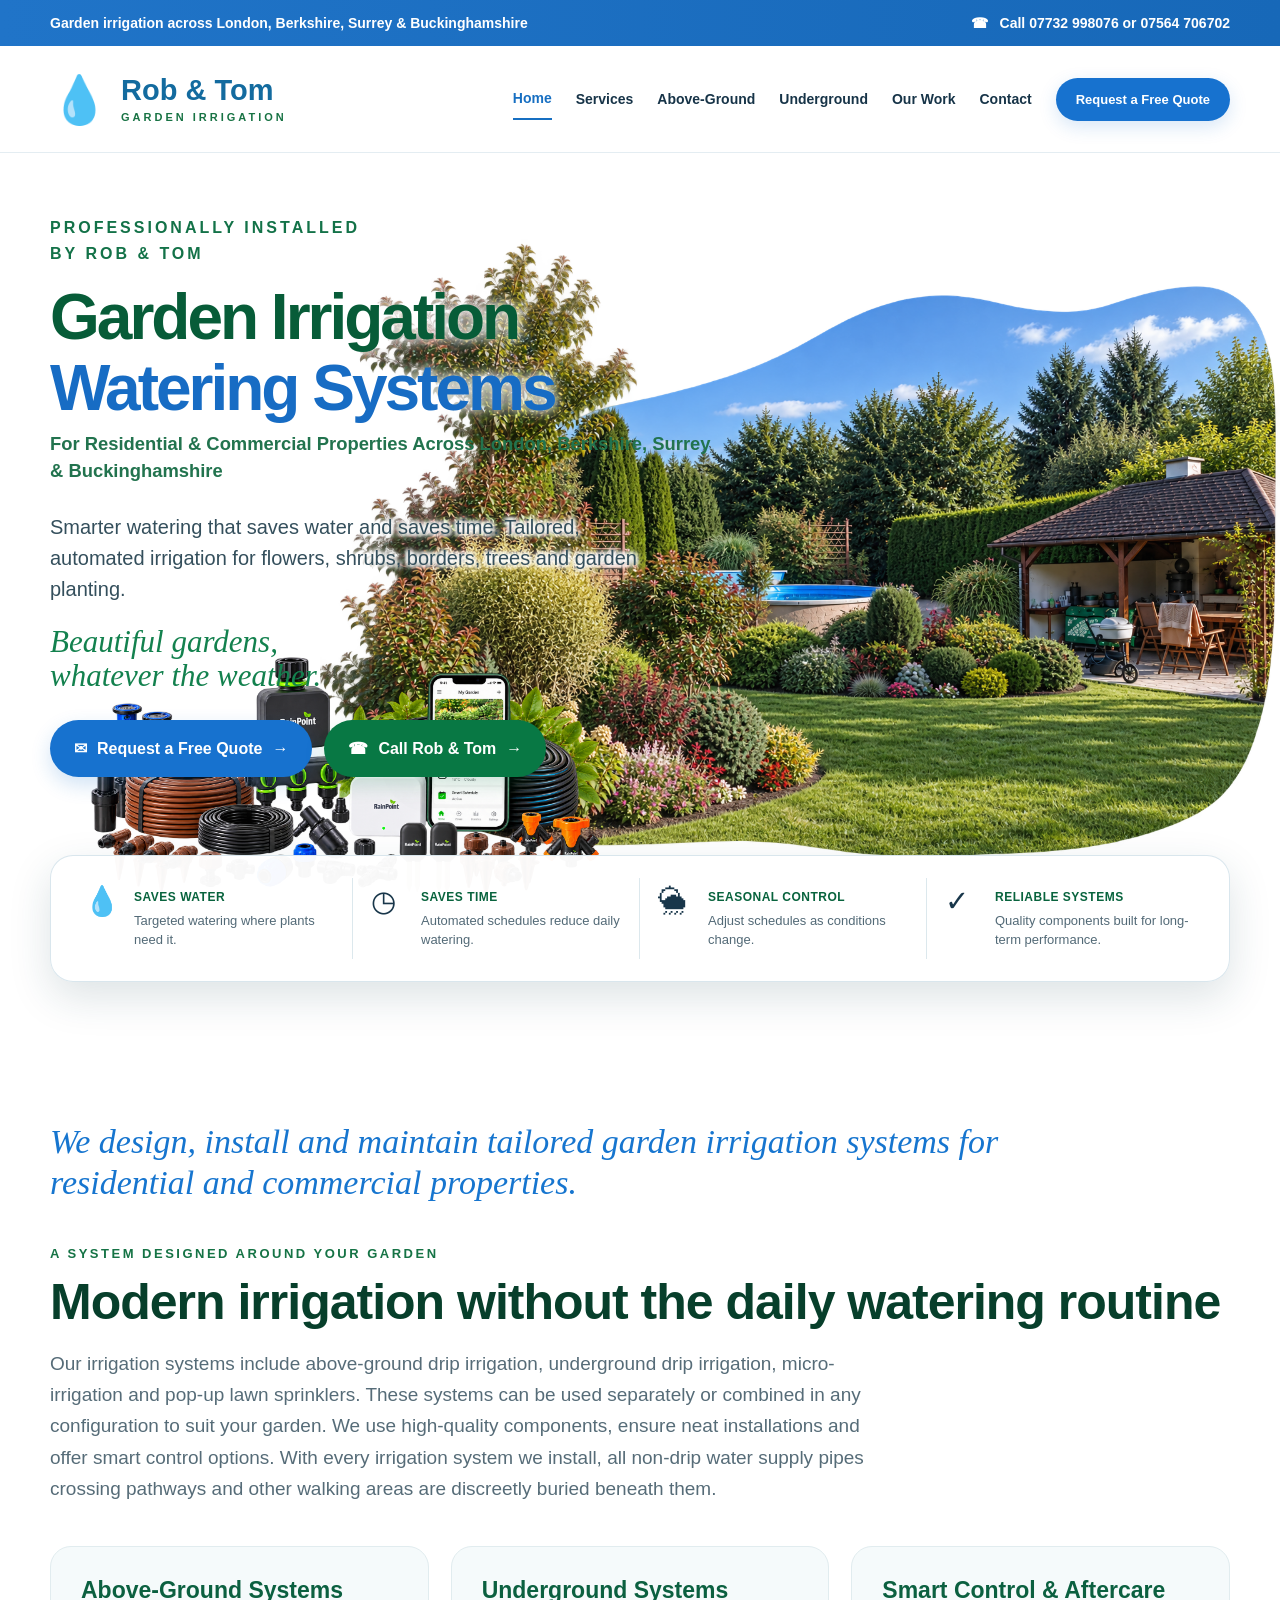
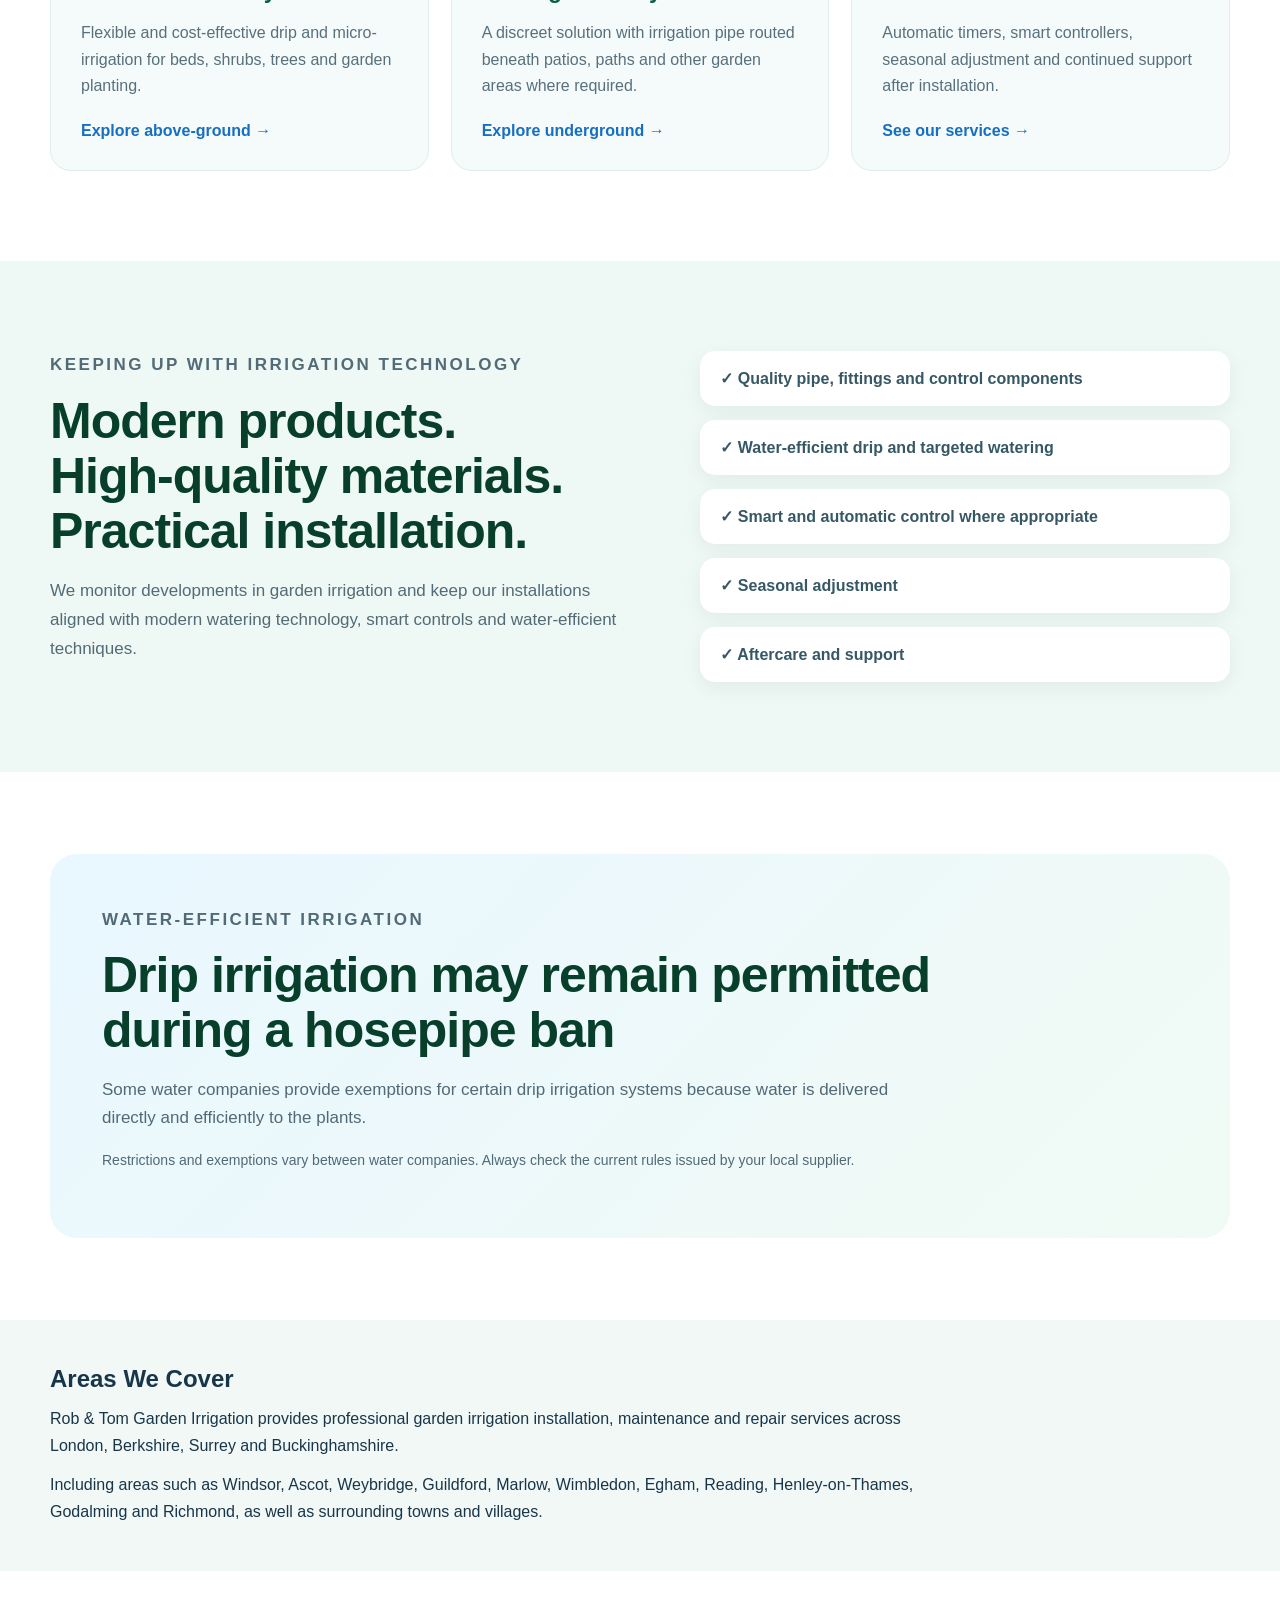
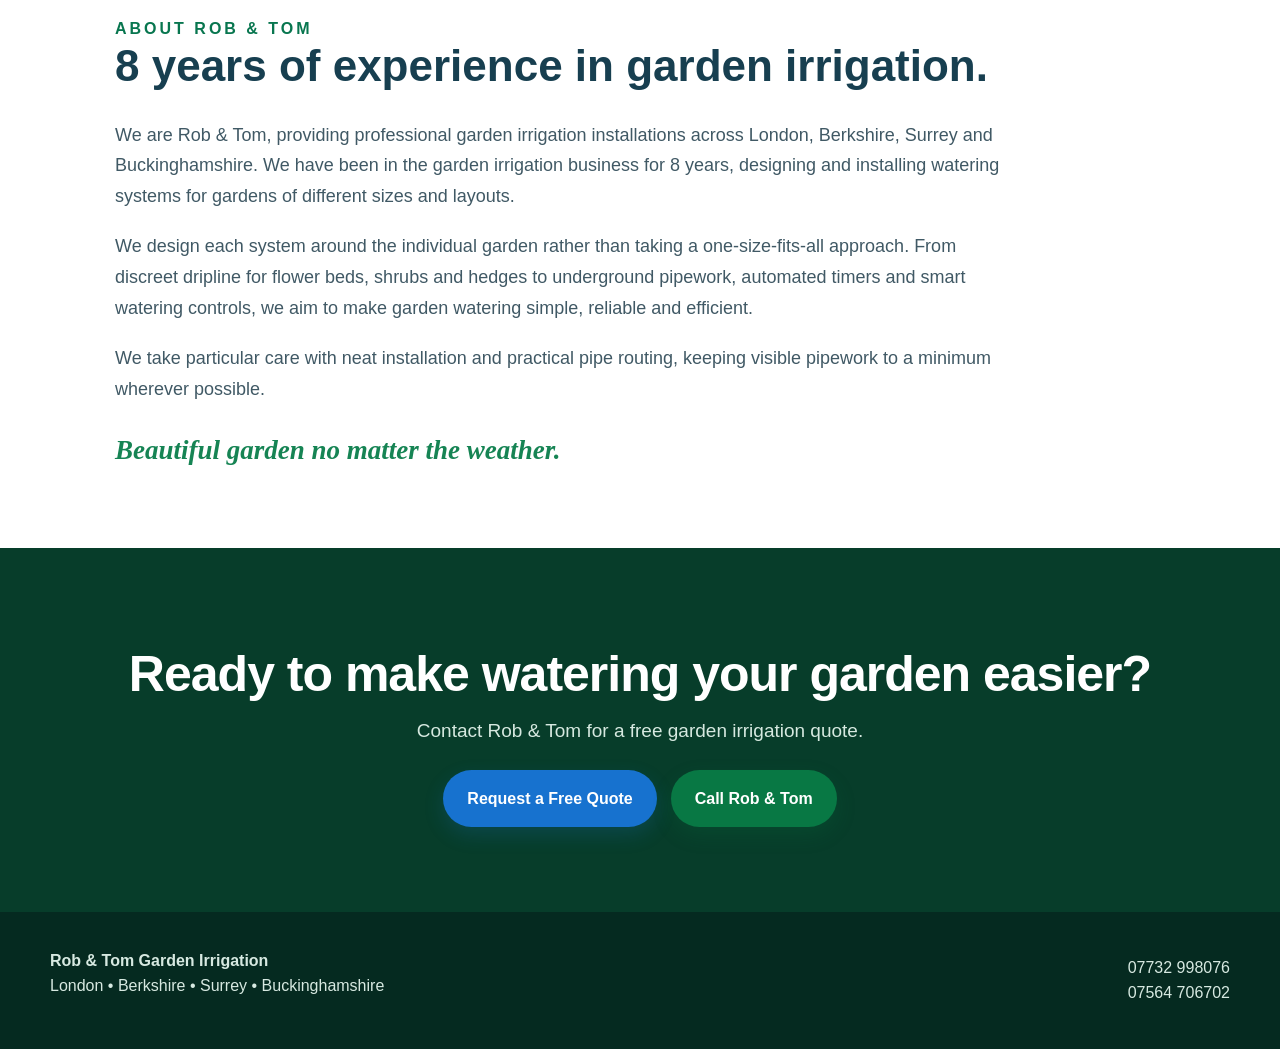
==== commit a40c47fb: "Add files via upload" ====
--- a/index.html
+++ b/index.html
@@ -23,10 +23,8 @@
 .what-we-do p{line-height:1.7;margin:0;max-width:850px;}
 .areas-we-cover{padding:45px 0;background:#f2f8f6;}
 .areas-we-cover h2{margin:0 0 12px;}
-.areas-we-cover p{max-width:900px;line-height:1.7;margin:0 0 14px;}
+.areas-we-cover p{max-width:900px;line-height:1.7;margin:0;}
 @media(max-width:700px){.hero-service-area{font-size:.96rem}.what-we-do{padding:20px}.areas-we-cover{padding:32px 0}}
-/* Intro statement uses the same elegant type treatment as the hero slogan. */
-.intro-statement{font-family:Georgia,"Times New Roman",serif;font-style:italic;color:#13814e;font-weight:400;font-size:clamp(24px,2.8vw,34px);line-height:1.35;margin:0 0 34px;max-width:1050px;}
 </style>
 </head>
 
@@ -307,7 +305,6 @@
 <section class="intro-section">
 
   <div class="wrap">
-
     <p class="intro-statement">We design, install and maintain tailored garden irrigation systems for residential and commercial properties.</p>
 
     <p class="section-label">
@@ -535,6 +532,8 @@
   </div>
 </section>
 
+
+
 <!-- FINAL CTA -->
 
 <section class="final-cta">
--- a/styles.css
+++ b/styles.css
@@ -1758,3 +1758,32 @@
 .about-home {
     padding-top: 45px;
 }
+
+/* =========================================================
+   APPROVED PREVIEW: portrait spacing and blue intro statement
+   27 October 2026. Desktop and landscape are unchanged.
+   ========================================================= */
+.intro-statement {
+  color: #1675cf;
+  font-family: Georgia, "Times New Roman", serif;
+  font-style: italic;
+  font-size: clamp(24px, 3.2vw, 34px);
+  line-height: 1.2;
+  margin: 0 0 42px;
+  max-width: 1080px;
+}
+.areas-we-cover p + p { margin-top: 12px; }
+@media (orientation: portrait) {
+  /* Put the two CTAs lower, within the garden photograph. */
+  .hero-actions { transform: translateY(230px) !important; }
+  /* Close the excessive white gap after the four benefits. */
+  .hero { margin-bottom: 335px !important; }
+  .intro-section { padding-top: 32px !important; }
+  /* Leave deliberate breathing room below the blue statement. */
+  .intro-statement { margin-bottom: 42px; }
+}
+@media (orientation: portrait) and (max-width: 700px) {
+  .hero-actions { transform: translateY(160px) !important; }
+  .hero { margin-bottom: 330px !important; }
+  .intro-statement { font-size: 24px; }
+}
